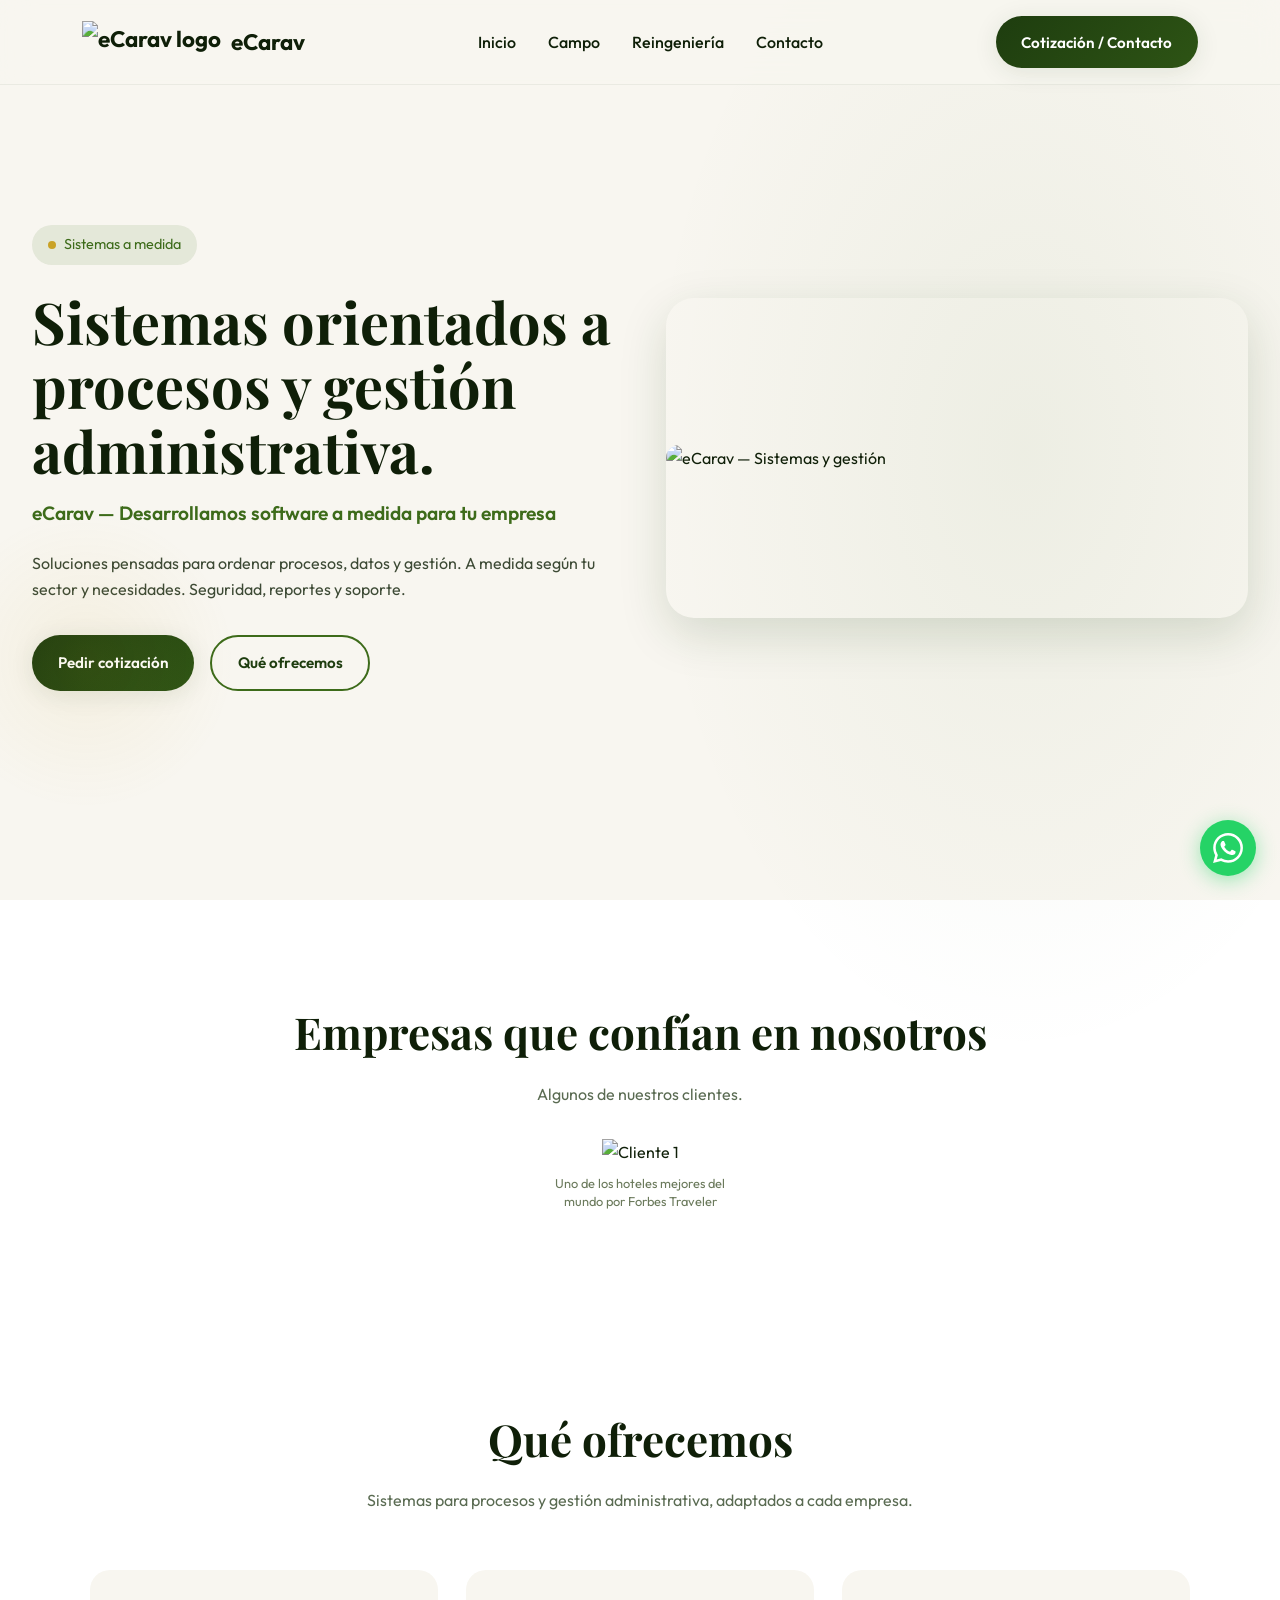
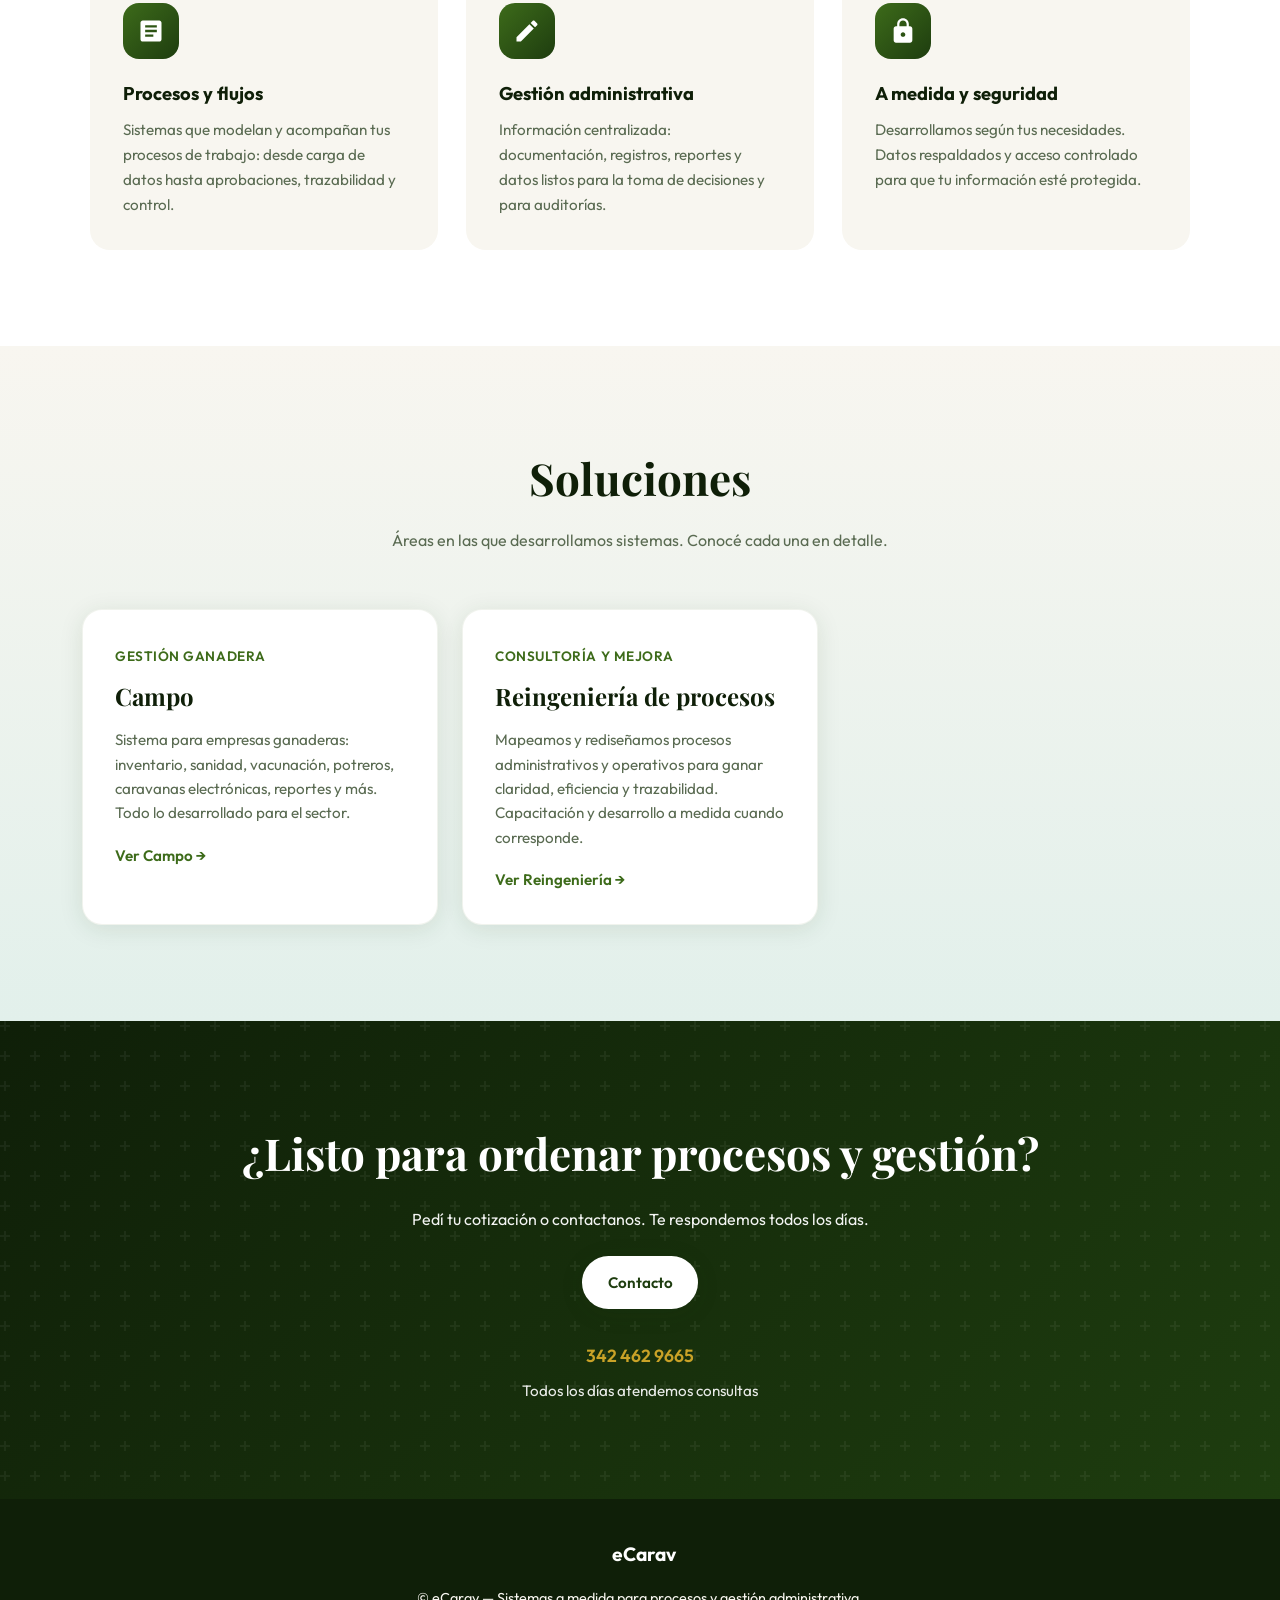
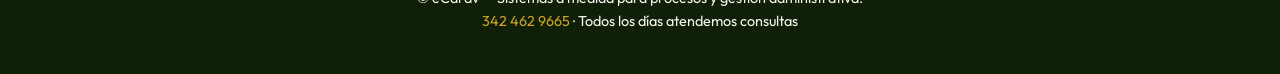
==== index.html @ c9421329 "Add files via upload" ====
<!DOCTYPE html>
<html lang="es">
<head>
  <meta charset="UTF-8">
  <meta name="viewport" content="width=device-width, initial-scale=1.0">
  <meta http-equiv="Cache-Control" content="no-cache, no-store, must-revalidate">
  <meta http-equiv="Pragma" content="no-cache">
  <meta http-equiv="Expires" content="0">
  <title>eCarav | Sistemas a medida para procesos y gestión administrativa</title>
  <link rel="icon" type="image/png" href="assets/ecarav-logo.png?v=1">
  <link rel="preconnect" href="https://fonts.googleapis.com">
  <link rel="preconnect" href="https://fonts.gstatic.com" crossorigin>
  <link href="https://fonts.googleapis.com/css2?family=Outfit:wght@300;400;500;600;700;800&family=Playfair+Display:wght@600;700&display=swap" rel="stylesheet">
  <style>
    :root {
      --color-earth: #1e3d0f;
      --color-pasture: #3d6b1a;
      --color-gold: #c9a227;
      --color-cream: #f8f6f0;
      --color-bark: #0f1f08;
      --color-sky: #e2f0eb;
      --color-mint: #b8d4a8;
      --shadow-soft: 0 4px 24px rgba(30, 61, 15, 0.1);
      --shadow-lift: 0 16px 48px rgba(30, 61, 15, 0.15);
      --radius: 20px;
      --radius-lg: 28px;
      --transition: 0.4s cubic-bezier(0.4, 0, 0.2, 1);
      --ease-out: cubic-bezier(0.34, 1.56, 0.64, 1);
      --spacing-section: 6rem;
      --spacing-container: 2rem;
      --spacing-image: 1.25rem;
    }
    *, *::before, *::after { box-sizing: border-box; margin: 0; padding: 0; }
    html { scroll-behavior: smooth; }
    body {
      font-family: 'Outfit', sans-serif;
      background: var(--color-cream);
      color: var(--color-bark);
      line-height: 1.65;
      overflow-x: hidden;
    }
    .solution-card { -webkit-tap-highlight-color: transparent; }
    img { max-width: 100%; height: auto; }
    .container { max-width: 1180px; margin: 0 auto; padding: 0 var(--spacing-container); }
    /* ----- Animaciones globales ----- */
    @keyframes fadeUp {
      from { opacity: 0; transform: translateY(32px); }
      to { opacity: 1; transform: translateY(0); }
    }
    @keyframes float {
      0%, 100% { transform: translateY(0); }
      50% { transform: translateY(-10px); }
    }
    @keyframes pulse-soft {
      0%, 100% { opacity: 1; transform: scale(1); }
      50% { opacity: 0.9; transform: scale(1.02); }
    }
    @keyframes gradient-shift {
      0% { background-position: 0% 50%; }
      50% { background-position: 100% 50%; }
      100% { background-position: 0% 50%; }
    }
    @keyframes shimmer {
      0% { background-position: -200% 0; }
      100% { background-position: 200% 0; }
    }
    @keyframes dot-pulse {
      0%, 100% { opacity: 0.4; transform: scale(1); }
      50% { opacity: 1; transform: scale(1.2); }
    }
    /* ----- Header ----- */
    header {
      position: fixed;
      top: 0;
      left: 0;
      right: 0;
      z-index: 100;
      padding: 1rem 0;
      background: rgba(248, 246, 240, 0.88);
      backdrop-filter: blur(16px);
      border-bottom: 1px solid rgba(30, 61, 15, 0.06);
      transition: var(--transition);
    }
    header.scrolled { padding: 0.6rem 0; box-shadow: var(--shadow-soft); }
    .header-inner {
      display: flex;
      align-items: center;
      justify-content: space-between;
    }
    .logo-link {
      display: flex;
      align-items: center;
      gap: 0.65rem;
      text-decoration: none;
      color: var(--color-bark);
      font-weight: 700;
      font-size: 1.4rem;
      transition: var(--transition);
    }
    .logo-link:hover { color: var(--color-pasture); }
    .logo-link img {
      height: 42px;
      width: auto;
      display: block;
    }
    nav ul { display: flex; gap: 2rem; list-style: none; flex-wrap: wrap; }
    .btn-text-mobile { display: none; }
    nav a {
      text-decoration: none;
      color: var(--color-bark);
      font-weight: 500;
      transition: var(--transition);
    }
    nav a:hover { color: var(--color-pasture); }
    .btn {
      display: inline-flex;
      align-items: center;
      justify-content: center;
      gap: 0.5rem;
      padding: 0.85rem 1.6rem;
      border-radius: 999px;
      font-weight: 600;
      text-decoration: none;
      transition: var(--transition);
      border: none;
      cursor: pointer;
      font-family: inherit;
      font-size: 0.95rem;
    }
    .btn-primary {
      background: linear-gradient(135deg, var(--color-earth) 0%, var(--color-pasture) 100%);
      background-size: 200% 200%;
      color: white;
      box-shadow: var(--shadow-soft);
    }
    .btn-primary:hover {
      transform: translateY(-3px);
      box-shadow: var(--shadow-lift);
      animation: gradient-shift 3s ease infinite;
    }
    .btn-outline {
      background: transparent;
      color: var(--color-earth);
      border: 2px solid var(--color-pasture);
    }
    .btn-outline:hover {
      background: var(--color-pasture);
      color: white;
    }
    /* ----- Hero ----- */
    .hero {
      min-height: 100vh;
      display: grid;
      grid-template-columns: 1fr 1fr;
      align-items: center;
      gap: clamp(2rem, 4vw, 4rem);
      padding: 6rem var(--spacing-container) 5rem;
      position: relative;
    }
    .hero::before {
      content: '';
      position: absolute;
      top: -30%;
      right: -15%;
      width: 70%;
      height: 160%;
      background: radial-gradient(ellipse, rgba(61, 107, 26, 0.06) 0%, transparent 60%);
      pointer-events: none;
    }
    .hero::after {
      content: '';
      position: absolute;
      bottom: 10%;
      left: -5%;
      width: 300px;
      height: 300px;
      background: radial-gradient(circle, rgba(201, 162, 39, 0.08) 0%, transparent 70%);
      pointer-events: none;
    }
    .hero-content h1 {
      font-family: 'Playfair Display', serif;
      font-size: clamp(2.4rem, 5vw, 3.6rem);
      line-height: 1.12;
      color: var(--color-bark);
      margin-bottom: 1rem;
      opacity: 0;
      animation: fadeUp 0.9s var(--ease-out) forwards;
    }
    .hero-content .tagline {
      font-size: 1.2rem;
      color: var(--color-pasture);
      font-weight: 600;
      margin-bottom: 1.25rem;
      opacity: 0;
      animation: fadeUp 0.9s 0.12s var(--ease-out) forwards;
    }
    .hero-content p {
      margin-bottom: 2rem;
      color: #3d4a35;
      opacity: 0;
      animation: fadeUp 0.9s 0.24s var(--ease-out) forwards;
    }
    .hero-actions {
      display: flex;
      gap: 1rem;
      flex-wrap: wrap;
      opacity: 0;
      animation: fadeUp 0.9s 0.4s var(--ease-out) forwards;
    }
    .hero-image-wrap {
      position: relative;
      border-radius: var(--radius-lg);
      overflow: visible;
      box-shadow: var(--shadow-lift);
      padding: 0;
      background: transparent;
      opacity: 0;
      animation: fadeUp 0.9s 0.2s var(--ease-out) forwards;
      display: flex;
      align-items: center;
      justify-content: center;
      min-height: 320px;
    }
    .hero-image-wrap img {
      width: 100%;
      height: auto;
      max-height: 420px;
      object-fit: contain;
      object-position: center;
      display: block;
      border-radius: var(--radius-lg);
    }
    .gif-zone {
      width: 100%;
      height: 100%;
      min-height: 280px;
      display: flex;
      align-items: center;
      justify-content: center;
      background: #d8e8d0;
      position: relative;
    }
    .gif-zone img {
      width: 100%;
      height: auto;
      max-height: 100%;
      object-fit: contain;
    }
    .img-placeholder {
      width: 100%;
      height: 100%;
      min-height: 200px;
      display: flex;
      align-items: center;
      justify-content: center;
      color: var(--color-pasture);
      font-size: 0.9rem;
      font-weight: 500;
      border: 2px dashed rgba(61, 107, 26, 0.3);
    }
    /* ----- Badge dinámico ----- */
    .badge-dynamic {
      display: inline-flex;
      align-items: center;
      gap: 0.5rem;
      padding: 0.5rem 1rem;
      background: rgba(61, 107, 26, 0.1);
      border-radius: 999px;
      font-size: 0.9rem;
      color: var(--color-pasture);
      margin-bottom: 1.5rem;
      opacity: 0;
      animation: fadeUp 0.9s 0.05s var(--ease-out) forwards;
    }
    .badge-dynamic .dot {
      width: 8px;
      height: 8px;
      border-radius: 50%;
      background: var(--color-gold);
      animation: dot-pulse 1.5s ease-in-out infinite;
    }
    /* ----- Features ----- */
    .features {
      padding: var(--spacing-section) 0;
      background: white;
      position: relative;
    }
    .features .container { padding-left: var(--spacing-container); padding-right: var(--spacing-container); }
    .section-title {
      text-align: center;
      margin-bottom: 3.5rem;
      padding: 0 1rem;
    }
    .section-title h2 {
      font-family: 'Playfair Display', serif;
      font-size: clamp(2rem, 4vw, 2.75rem);
      color: var(--color-bark);
      margin-bottom: 0.75rem;
    }
    .section-title p { color: #5a6b52; max-width: 560px; margin: 0 auto; }
    .features-grid {
      display: grid;
      grid-template-columns: repeat(auto-fit, minmax(280px, 1fr));
      gap: 1.75rem;
      margin: 0 auto;
      max-width: 1100px;
    }
    .feature-card {
      background: var(--color-cream);
      border-radius: var(--radius);
      padding: 2rem;
      transition: var(--transition);
      border: 1px solid transparent;
      position: relative;
      overflow: hidden;
    }
    .feature-card::before {
      content: '';
      position: absolute;
      top: 0;
      left: 0;
      right: 0;
      height: 4px;
      background: linear-gradient(90deg, var(--color-pasture), var(--color-gold));
      transform: scaleX(0);
      transform-origin: left;
      transition: var(--transition);
    }
    .feature-card:hover {
      transform: translateY(-8px);
      box-shadow: var(--shadow-lift);
      border-color: rgba(61, 107, 26, 0.15);
    }
    .feature-card:hover::before { transform: scaleX(1); }
    .feature-card .icon-wrap {
      width: 56px;
      height: 56px;
      border-radius: 16px;
      background: linear-gradient(135deg, var(--color-pasture), var(--color-earth));
      display: flex;
      align-items: center;
      justify-content: center;
      color: white;
      margin-bottom: 1.25rem;
      transition: var(--transition);
    }
    .feature-card .icon-wrap svg {
      width: 28px;
      height: 28px;
      fill: currentColor;
    }
    .feature-card:hover .icon-wrap { animation: pulse-soft 1.5s ease infinite; }
    .feature-card h3 { margin-bottom: 0.5rem; color: var(--color-bark); font-size: 1.15rem; }
    .feature-card p { color: #5a6b52; font-size: 0.95rem; }
    /* ----- Módulos del sistema ----- */
    .modules-section {
      padding: var(--spacing-section) 0;
      background: linear-gradient(180deg, var(--color-cream) 0%, var(--color-sky) 100%);
    }
    .modules-section .container { padding-left: var(--spacing-container); padding-right: var(--spacing-container); }
    .modules-intro {
      max-width: 640px;
      margin: 0 auto 2.5rem;
      text-align: center;
    }
    .modules-intro p { color: #5a6b52; margin-top: 0.75rem; }
    .modules-grid {
      display: grid;
      grid-template-columns: repeat(auto-fill, minmax(320px, 1fr));
      gap: 1.5rem;
    }
    .module-card {
      background: white;
      border-radius: var(--radius);
      padding: 1.75rem;
      box-shadow: var(--shadow-soft);
      transition: var(--transition);
      border: 1px solid rgba(61, 107, 26, 0.08);
    }
    .module-card:hover {
      box-shadow: var(--shadow-lift);
      border-color: rgba(61, 107, 26, 0.15);
    }
    .module-card h4 {
      font-size: 1.1rem;
      color: var(--color-bark);
      margin-bottom: 0.5rem;
      font-weight: 600;
    }
    .module-card p {
      font-size: 0.9rem;
      color: #5a6b52;
      line-height: 1.6;
      margin: 0;
    }
    .solutions-grid {
      display: grid;
      grid-template-columns: repeat(auto-fill, minmax(320px, 1fr));
      gap: 1.5rem;
      margin-top: 2rem;
    }
    .solution-card {
      display: block;
      background: white;
      border-radius: var(--radius);
      padding: 2rem;
      box-shadow: var(--shadow-soft);
      transition: var(--transition);
      border: 1px solid rgba(61, 107, 26, 0.08);
      text-decoration: none;
      color: inherit;
    }
    .solution-card:hover {
      box-shadow: var(--shadow-lift);
      border-color: var(--color-pasture);
      transform: translateY(-4px);
    }
    .solution-label {
      font-size: 0.85rem;
      font-weight: 600;
      color: var(--color-pasture);
      text-transform: uppercase;
      letter-spacing: 0.04em;
    }
    .solution-card h3 {
      font-family: 'Playfair Display', serif;
      font-size: 1.5rem;
      color: var(--color-bark);
      margin: 0.5rem 0 0.75rem;
    }
    .solution-card p {
      font-size: 0.95rem;
      color: #5a6b52;
      line-height: 1.6;
      margin: 0 0 1rem;
    }
    .solution-cta {
      font-size: 0.95rem;
      font-weight: 600;
      color: var(--color-pasture);
    }
    .solution-card:hover .solution-cta { text-decoration: underline; }
    /* ----- Pasarela logos clientes ----- */
    .logos-section {
      padding: var(--spacing-section) 0;
      background: white;
    }
    .logos-section .container { padding-left: var(--spacing-container); padding-right: var(--spacing-container); }
    .logos-section .section-title { margin-bottom: 2rem; }
    .logos-pasarela {
      display: flex;
      flex-wrap: wrap;
      align-items: flex-start;
      justify-content: center;
      gap: clamp(2rem, 4vw, 3.5rem);
      margin-top: 1rem;
    }
    .logo-card {
      display: flex;
      flex-direction: column;
      align-items: center;
      gap: 0.6rem;
      flex-shrink: 0;
    }
    .logos-pasarela .logo-item {
      display: flex;
      align-items: center;
      justify-content: center;
    }
    .logos-pasarela .logo-item img {
      display: block;
      height: auto;
      max-height: min(260px, 72vw);
      max-width: min(100%, 92vw);
      width: auto;
      object-fit: contain;
    }
    .logo-detail {
      margin: 0;
      font-size: 0.8rem;
      line-height: 1.4;
      color: #6b7a5c;
      text-align: center;
      max-width: 200px;
    }
    /* ----- Bloque destacado con imagen / GIF ----- */
    .highlight-block {
      padding: var(--spacing-section) 0;
      background: white;
    }
    .highlight-block .container { padding-left: var(--spacing-container); padding-right: var(--spacing-container); }
    .highlight-split {
      display: grid;
      grid-template-columns: 1fr 1fr;
      gap: clamp(2.5rem, 4vw, 4rem);
      align-items: center;
      margin-bottom: 4.5rem;
    }
    .highlight-split:last-child { margin-bottom: 0; }
    .highlight-split.reverse { direction: rtl; }
    .highlight-split.reverse > * { direction: ltr; }
    .highlight-media {
      border-radius: var(--radius-lg);
      overflow: visible;
      box-shadow: var(--shadow-lift);
      padding: var(--spacing-image);
      background: linear-gradient(145deg, #e8f4e8, #c9e0c9);
      display: flex;
      align-items: center;
      justify-content: center;
      min-height: 280px;
    }
    .highlight-media img {
      width: 100%;
      height: auto;
      max-height: 320px;
      object-fit: contain;
      object-position: center;
      display: block;
      border-radius: calc(var(--radius) - 4px);
    }
    .highlight-media .gif-zone { min-height: 260px; }
    .highlight-media .gif-zone img { object-fit: contain; max-height: 300px; }
    .highlight-content { padding: 0 1.5rem 0 0; }
    .highlight-split.reverse .highlight-content { padding: 0 0 0 1.5rem; }
    .highlight-content h3 {
      font-family: 'Playfair Display', serif;
      font-size: 1.85rem;
      margin-bottom: 1.25rem;
      color: var(--color-bark);
    }
    .highlight-content ul { list-style: none; }
    .highlight-content li {
      padding: 0.65rem 0;
      padding-left: 1.75rem;
      position: relative;
      color: #4a5d3d;
    }
    .highlight-content li::before {
      content: '';
      position: absolute;
      left: 0;
      top: 1rem;
      width: 8px;
      height: 8px;
      border-radius: 50%;
      background: var(--color-gold);
    }
    /* ----- CTA + Contacto ----- */
    .cta {
      padding: var(--spacing-section) 0;
      background: linear-gradient(135deg, var(--color-bark) 0%, var(--color-earth) 50%, var(--color-pasture) 100%);
      background-size: 200% 200%;
      animation: gradient-shift 8s ease infinite;
      color: white;
      text-align: center;
      position: relative;
      overflow: hidden;
    }
    .cta::before {
      content: '';
      position: absolute;
      inset: 0;
      background: url("data:image/svg+xml,%3Csvg width='60' height='60' viewBox='0 0 60 60' xmlns='http://www.w3.org/2000/svg'%3E%3Cg fill='none' fill-rule='evenodd'%3E%3Cg fill='%23ffffff' fill-opacity='0.05'%3E%3Cpath d='M36 34v-4h-2v4h-4v2h4v4h2v-4h4v-2h-4zm0-30V0h-2v4h-4v2h4v4h2V6h4V4h-4zM6 34v-4H4v4H0v2h4v4h2v-4h4v-2H6zM6 4V0H4v4H0v2h4v4h2V6h4V4H6z'/%3E%3C/g%3E%3C/g%3E%3C/svg%3E");
    }
    .cta .container { position: relative; z-index: 1; }
    .cta h2 {
      font-family: 'Playfair Display', serif;
      font-size: clamp(2rem, 4vw, 2.75rem);
      margin-bottom: 1rem;
    }
    .cta p { margin-bottom: 1.5rem; opacity: 0.95; max-width: 520px; margin-left: auto; margin-right: auto; }
    .cta-actions { display: flex; gap: 1rem; justify-content: center; flex-wrap: wrap; margin-bottom: 2rem; }
    .contact-info {
      display: flex;
      flex-direction: column;
      align-items: center;
      gap: 0.5rem;
      font-size: 1.1rem;
    }
    .contact-info a {
      color: var(--color-gold);
      text-decoration: none;
      font-weight: 600;
      transition: var(--transition);
    }
    .contact-info a:hover { text-decoration: underline; }
    .contact-info .hours { font-size: 0.95rem; opacity: 0.9; }
    .cta .btn-primary {
      background: white;
      color: var(--color-earth);
    }
    .cta .btn-primary:hover { background: var(--color-cream); color: var(--color-bark); }
    /* ----- Footer ----- */
    footer {
      padding: 2.5rem var(--spacing-container);
      background: var(--color-bark);
      color: var(--color-cream);
      text-align: center;
      font-size: 0.9rem;
    }
    footer a { color: var(--color-gold); text-decoration: none; }
    footer .logo-footer {
      display: inline-flex;
      align-items: center;
      gap: 0.5rem;
      margin-bottom: 1rem;
      color: white;
      font-weight: 700;
      font-size: 1.2rem;
    }
    footer .logo-footer img { height: 32px; width: auto; }
    /* ----- Reveal al scroll ----- */
    .reveal {
      opacity: 0;
      transform: translateY(32px);
      transition: opacity 0.65s var(--ease-out), transform 0.65s var(--ease-out);
    }
    .reveal.visible {
      opacity: 1;
      transform: translateY(0);
    }
    /* ----- Responsive: tablet ----- */
    @media (max-width: 900px) {
      .header-inner { flex-wrap: wrap; }
      nav ul { gap: 1rem; flex-wrap: wrap; }
      .hero { grid-template-columns: 1fr; padding-top: 5rem; text-align: center; padding-left: var(--spacing-container); padding-right: var(--spacing-container); }
      .hero-actions { justify-content: center; }
      .hero-image-wrap { max-width: 540px; margin: 0 auto; }
      .hero-image-wrap img { max-height: 320px; }
      .features-grid { grid-template-columns: 1fr; }
      .modules-grid { grid-template-columns: 1fr; }
      .highlight-split, .highlight-split.reverse {
        grid-template-columns: 1fr;
        direction: ltr;
        gap: 2rem;
      }
      .highlight-content { padding: 0 !important; }
      .highlight-media { padding: 1.25rem; }
      .highlight-media img { max-height: 280px; }
    }
    /* ----- Responsive: móvil ----- */
    @media (max-width: 600px) {
      :root { --spacing-container: 1rem; --spacing-section: 3.5rem; }
      .container { padding-left: 1rem; padding-right: 1rem; }
      header .container { padding-left: 1rem; padding-right: 1rem; }
      .header-inner { flex-wrap: wrap; gap: 0.75rem; }
      .logo-link { font-size: 1.2rem; }
      .logo-link img { height: 36px; }
      nav.nav-desktop { display: none; }
      .btn { padding: 0.75rem 1.25rem; font-size: 0.9rem; min-height: 44px; -webkit-tap-highlight-color: transparent; }
      header .btn-contact { padding: 0.7rem 1.25rem; }
      .btn-text-desktop { display: none; }
      .btn-text-mobile { display: inline; }
      .hero {
        min-height: auto;
        padding: 5rem 1rem 3rem;
        gap: 2rem;
      }
      .hero-content h1 { font-size: 1.75rem; line-height: 1.2; margin-bottom: 0.75rem; }
      .hero-content .tagline { font-size: 1rem; margin-bottom: 1rem; }
      .hero-content p { font-size: 0.95rem; margin-bottom: 1.5rem; }
      .hero-actions {
        flex-direction: column;
        width: 100%;
        gap: 0.75rem;
      }
      .hero-actions .btn { width: 100%; justify-content: center; }
      .hero-image-wrap { min-height: 240px; }
      .hero-image-wrap img { max-height: 260px; }
      .features { padding: 3.5rem 0; }
      .features .container { padding-left: 1rem; padding-right: 1rem; }
      .section-title { margin-bottom: 2rem; padding: 0; }
      .section-title h2 { font-size: 1.6rem; }
      .section-title p { font-size: 0.9rem; }
      .feature-card { padding: 1.5rem; }
      .feature-card .icon-wrap { width: 48px; height: 48px; }
      .feature-card .icon-wrap svg { width: 24px; height: 24px; }
      .feature-card h3 { font-size: 1.05rem; }
      .feature-card p { font-size: 0.9rem; }
      .modules-section { padding: 3.5rem 0; }
      .modules-section .container { padding-left: 1rem; padding-right: 1rem; }
      .modules-grid { grid-template-columns: 1fr; }
      .module-card { padding: 1.5rem; }
      .solutions-grid { grid-template-columns: 1fr; }
      .solution-card { padding: 1.5rem; }
      .logos-section { padding: 3.5rem 0; }
      .logos-pasarela { gap: 1.5rem; }
      .highlight-block { padding: 3.5rem 0; }
      .highlight-block .container { padding-left: 1rem; padding-right: 1rem; }
      .highlight-split, .highlight-split.reverse { margin-bottom: 3rem; gap: 1.5rem; }
      .highlight-media { padding: 1rem; min-height: 220px; }
      .highlight-media img { max-height: 220px; }
      .highlight-content h3 { font-size: 1.4rem; }
      .highlight-content li { font-size: 0.9rem; padding: 0.5rem 0 0.5rem 1.5rem; }
      .cta { padding: 3.5rem 1rem; }
      .cta h2 { font-size: 1.5rem; margin-bottom: 0.75rem; }
      .cta p { font-size: 0.95rem; margin-bottom: 1.5rem; }
      .cta-actions { flex-direction: column; margin-bottom: 1.5rem; }
      .cta-actions .btn { width: 100%; max-width: 280px; min-height: 48px; }
      .contact-info { font-size: 1rem; }
      .contact-info a { font-size: 1.1rem; }
      footer { padding: 2rem 1rem; font-size: 0.85rem; }
      footer .logo-footer { font-size: 1.1rem; }
      footer .logo-footer img { height: 28px; }
    }
    /* ----- WhatsApp flotante ----- */
    .wa-float {
      position: fixed;
      bottom: 1.5rem;
      right: 1.5rem;
      z-index: 999;
      width: 56px;
      height: 56px;
      border-radius: 50%;
      background: #25D366;
      color: white;
      display: flex;
      align-items: center;
      justify-content: center;
      box-shadow: 0 4px 20px rgba(37, 211, 102, 0.45);
      transition: transform 0.3s ease, box-shadow 0.3s ease;
      -webkit-tap-highlight-color: transparent;
      text-decoration: none;
      animation: wa-float 2.5s ease-in-out infinite;
    }
    .wa-float:hover {
      transform: scale(1.08);
      box-shadow: 0 6px 28px rgba(37, 211, 102, 0.55);
    }
    .wa-float svg {
      width: 30px;
      height: 30px;
      fill: currentColor;
    }
    @keyframes wa-float {
      0%, 100% { transform: translateY(0); }
      50% { transform: translateY(-6px); }
    }
    /* ----- Responsive: móvil muy pequeño ----- */
    @media (max-width: 380px) {
      .hero-content h1 { font-size: 1.5rem; }
      .logo-link span { font-size: 1.1rem; }
      .section-title h2 { font-size: 1.45rem; }
      .cta h2 { font-size: 1.35rem; }
      .solution-card h3 { font-size: 1.35rem; }
    }
    @media (max-width: 600px) {
      .wa-float { bottom: 1.25rem; right: 1.25rem; width: 52px; height: 52px; }
      .wa-float svg { width: 28px; height: 28px; }
    }
  </style>
</head>
<body>
  <header id="header">
    <div class="container header-inner">
      <a href="index.html" class="logo-link">
        <img src="assets/ecarav-logo.png?v=1" alt="eCarav logo">
        <span>eCarav</span>
      </a>
      <nav class="nav-desktop">
        <ul>
          <li><a href="index.html">Inicio</a></li>
          <li><a href="campo.html">Campo</a></li>
          <li><a href="reingenieria.html">Reingeniería</a></li>
          <li><a href="contacto.html">Contacto</a></li>
        </ul>
      </nav>
      <a href="contacto.html" class="btn btn-primary btn-contact"><span class="btn-text-desktop">Cotización / Contacto</span><span class="btn-text-mobile">Contacto</span></a>
    </div>
  </header>

  <main>
    <section class="hero">
      <div class="container" style="display: contents;">
        <div class="hero-content">
          <div class="badge-dynamic">
            <span class="dot"></span>
            Sistemas a medida
          </div>
          <h1>Sistemas orientados a procesos y gestión administrativa.</h1>
          <p class="tagline">eCarav — Desarrollamos software a medida para tu empresa</p>
          <p>Soluciones pensadas para ordenar procesos, datos y gestión. A medida según tu sector y necesidades. Seguridad, reportes y soporte.</p>
          <div class="hero-actions">
            <a href="contacto.html" class="btn btn-primary">Pedir cotización</a>
            <a href="#que-ofrecemos" class="btn btn-outline">Qué ofrecemos</a>
          </div>
        </div>
        <div class="hero-image-wrap">
          <img src="assets/ecarav-index-hero.png?v=1" alt="eCarav — Sistemas y gestión">
        </div>
      </div>
    </section>

    <!-- ecarav-index-logos-v1: si ves esto en "Ver código fuente" en el celular, el HTML es el actual -->
    <section class="logos-section" id="clientes">
      <div class="container">
        <div class="section-title reveal">
          <h2>Empresas que confían en nosotros</h2>
          <p>Algunos de nuestros clientes.</p>
        </div>
        <div class="logos-pasarela reveal">
          <div class="logo-card">
            <div class="logo-item">
              <img src="assets/logo1.png?v=1" alt="Cliente 1">
            </div>
            <p class="logo-detail">Uno de los hoteles mejores del mundo por Forbes Traveler</p>
          </div>
        </div>
      </div>
    </section>

    <section class="features" id="que-ofrecemos">
      <div class="container">
        <div class="section-title reveal">
          <h2>Qué ofrecemos</h2>
          <p>Sistemas para procesos y gestión administrativa, adaptados a cada empresa.</p>
        </div>
        <div class="features-grid">
          <article class="feature-card reveal">
            <div class="icon-wrap"><svg viewBox="0 0 24 24" xmlns="http://www.w3.org/2000/svg"><path d="M19 3H5c-1.1 0-2 .9-2 2v14c0 1.1.9 2 2 2h14c1.1 0 2-.9 2-2V5c0-1.1-.9-2-2-2zm-5 14H7v-2h7v2zm3-4H7v-2h10v2zm0-4H7V7h10v2z"/></svg></div>
            <h3>Procesos y flujos</h3>
            <p>Sistemas que modelan y acompañan tus procesos de trabajo: desde carga de datos hasta aprobaciones, trazabilidad y control.</p>
          </article>
          <article class="feature-card reveal">
            <div class="icon-wrap"><svg viewBox="0 0 24 24" xmlns="http://www.w3.org/2000/svg"><path d="M3 17.25V21h3.75L17.81 9.94l-3.75-3.75L3 17.25zM20.71 7.04c.39-.39.39-1.02 0-1.41l-2.34-2.34c-.39-.39-1.02-.39-1.41 0l-1.83 1.83 3.75 3.75 1.83-1.83z"/></svg></div>
            <h3>Gestión administrativa</h3>
            <p>Información centralizada: documentación, registros, reportes y datos listos para la toma de decisiones y para auditorías.</p>
          </article>
          <article class="feature-card reveal">
            <div class="icon-wrap"><svg viewBox="0 0 24 24" xmlns="http://www.w3.org/2000/svg"><path d="M18 8h-1V6c0-2.76-2.24-5-5-5S7 3.24 7 6v2H6c-1.1 0-2 .9-2 2v10c0 1.1.9 2 2 2h12c1.1 0 2-.9 2-2V10c0-1.1-.9-2-2-2zm-6 9c-1.1 0-2-.9-2-2s.9-2 2-2 2 .9 2 2-.9 2-2 2zm3.1-9H8.9V6c0-1.71 1.39-3.1 3.1-3.1 1.71 0 3.1 1.39 3.1 3.1v2z"/></svg></div>
            <h3>A medida y seguridad</h3>
            <p>Desarrollamos según tus necesidades. Datos respaldados y acceso controlado para que tu información esté protegida.</p>
          </article>
        </div>
      </div>
    </section>

    <section class="modules-section" id="soluciones">
      <div class="container">
        <div class="section-title reveal">
          <h2>Soluciones</h2>
          <p>Áreas en las que desarrollamos sistemas. Conocé cada una en detalle.</p>
        </div>
        <div class="solutions-grid">
          <a href="campo.html" class="solution-card reveal">
            <div class="solution-card-inner">
              <span class="solution-label">Gestión ganadera</span>
              <h3>Campo</h3>
              <p>Sistema para empresas ganaderas: inventario, sanidad, vacunación, potreros, caravanas electrónicas, reportes y más. Todo lo desarrollado para el sector.</p>
              <span class="solution-cta">Ver Campo →</span>
            </div>
          </a>
          <a href="reingenieria.html" class="solution-card reveal">
            <div class="solution-card-inner">
              <span class="solution-label">Consultoría y mejora</span>
              <h3>Reingeniería de procesos</h3>
              <p>Mapeamos y rediseñamos procesos administrativos y operativos para ganar claridad, eficiencia y trazabilidad. Capacitación y desarrollo a medida cuando corresponde.</p>
              <span class="solution-cta">Ver Reingeniería →</span>
            </div>
          </a>
        </div>
      </div>
    </section>

    <section class="cta" id="contacto">
      <div class="container">
        <h2>¿Listo para ordenar procesos y gestión?</h2>
        <p>Pedí tu cotización o contactanos. Te respondemos todos los días.</p>
        <div class="cta-actions">
          <a href="contacto.html" class="btn btn-primary">Contacto</a>
        </div>
        <div class="contact-info">
          <a href="tel:+5493424629665">342 462 9665</a>
          <span class="hours">Todos los días atendemos consultas</span>
        </div>
      </div>
    </section>
  </main>

  <footer>
    <div class="container">
      <a href="index.html" class="logo-footer">
        <img src="assets/ecarav-logo.png?v=1" alt="">
        eCarav
      </a>
      <p>© eCarav — Sistemas a medida para procesos y gestión administrativa.</p>
      <p><a href="tel:+5493424629665">342 462 9665</a> · Todos los días atendemos consultas</p>
    </div>
  </footer>

  <a href="https://wa.me/5493424629665?text=Hola%2C%20quer%C3%ADa%20hacer%20una%20consulta%20a%20eCarav%3A%20" class="wa-float" target="_blank" rel="noopener noreferrer" aria-label="Enviar consulta por WhatsApp">
    <svg viewBox="0 0 24 24" xmlns="http://www.w3.org/2000/svg"><path d="M17.472 14.382c-.297-.149-1.758-.867-2.03-.967-.273-.099-.471-.148-.67.15-.197.297-.767.966-.94 1.164-.173.199-.347.223-.644.075-.297-.15-1.255-.463-2.39-1.475-.883-.788-1.48-1.761-1.653-2.059-.173-.297-.018-.458.13-.606.134-.133.298-.347.446-.52.149-.174.198-.298.298-.497.099-.198.05-.371-.025-.52-.075-.149-.669-1.612-.916-2.207-.242-.579-.487-.5-.669-.51-.173-.008-.371-.01-.57-.01-.198 0-.52.074-.792.372-.272.297-1.04 1.016-1.04 2.479 0 1.462 1.065 2.875 1.213 3.074.149.198 2.096 3.2 5.077 4.487.709.306 1.262.489 1.694.625.712.227 1.36.195 1.871.118.571-.085 1.758-.719 2.006-1.413.248-.694.248-1.289.173-1.413-.074-.124-.272-.198-.57-.347m-5.421 7.403h-.004a9.87 9.87 0 01-5.031-1.378l-.361-.214-3.741.982.998-3.648-.235-.374a9.86 9.86 0 01-1.51-5.26c.001-5.45 4.436-9.884 9.888-9.884 2.64 0 5.122 1.03 6.988 2.898a9.825 9.825 0 012.893 6.994c-.003 5.45-4.437 9.884-9.885 9.884m8.413-18.297A11.815 11.815 0 0012.05 0C5.495 0 .16 5.335.157 11.892c0 2.096.547 4.142 1.588 5.945L.057 24l6.305-1.654a11.882 11.882 0 005.683 1.448h.005c6.554 0 11.89-5.335 11.893-11.893a11.821 11.821 0 00-3.48-8.413z"/></svg>
  </a>

  <script>
    (function() {
      var header = document.getElementById('header');
      function onScroll() {
        header.classList.toggle('scrolled', window.scrollY > 50);
      }
      window.addEventListener('scroll', onScroll, { passive: true });
      onScroll();

      var reveals = document.querySelectorAll('.reveal');
      function revealOnScroll() {
        var winHeight = window.innerHeight;
        var revealPoint = 100;
        reveals.forEach(function(el) {
          var top = el.getBoundingClientRect().top;
          if (top < winHeight - revealPoint) el.classList.add('visible');
        });
      }
      window.addEventListener('scroll', revealOnScroll);
      window.addEventListener('load', revealOnScroll);
    })();
  </script>
</body>
</html>
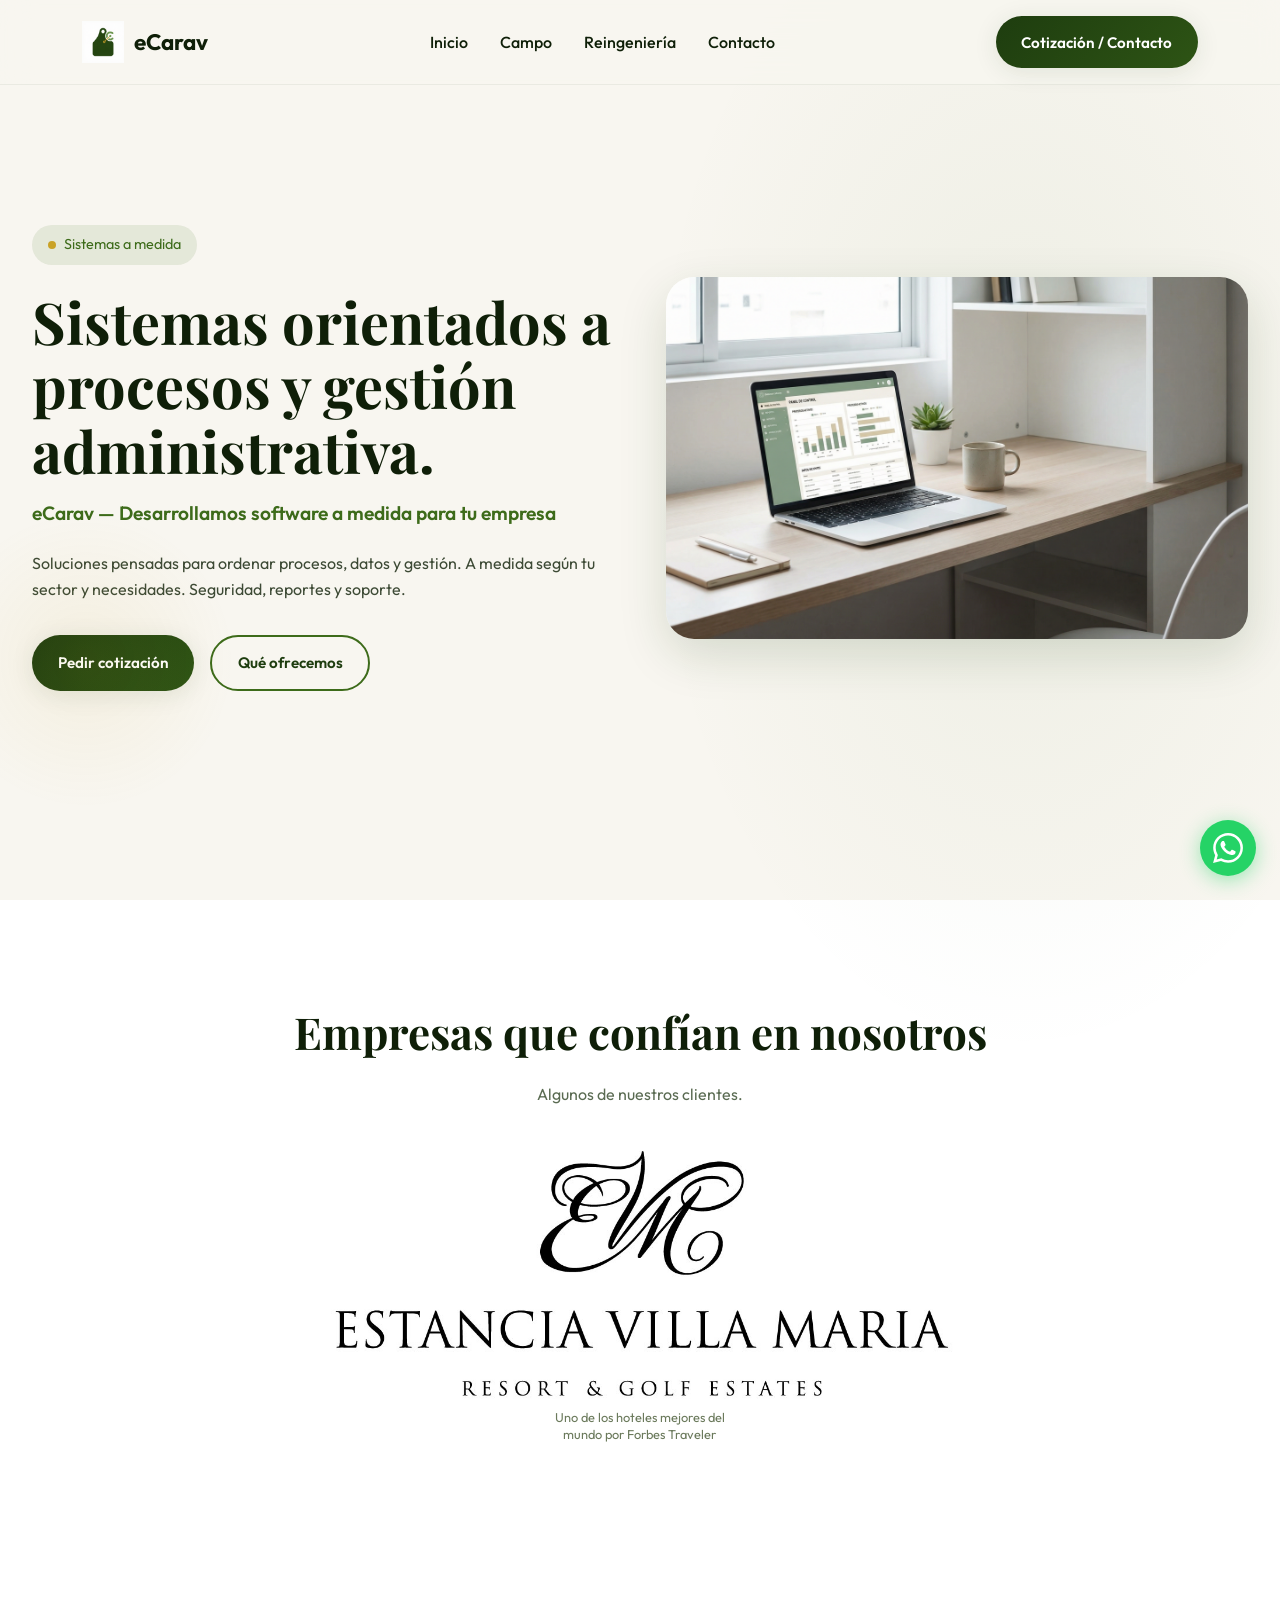
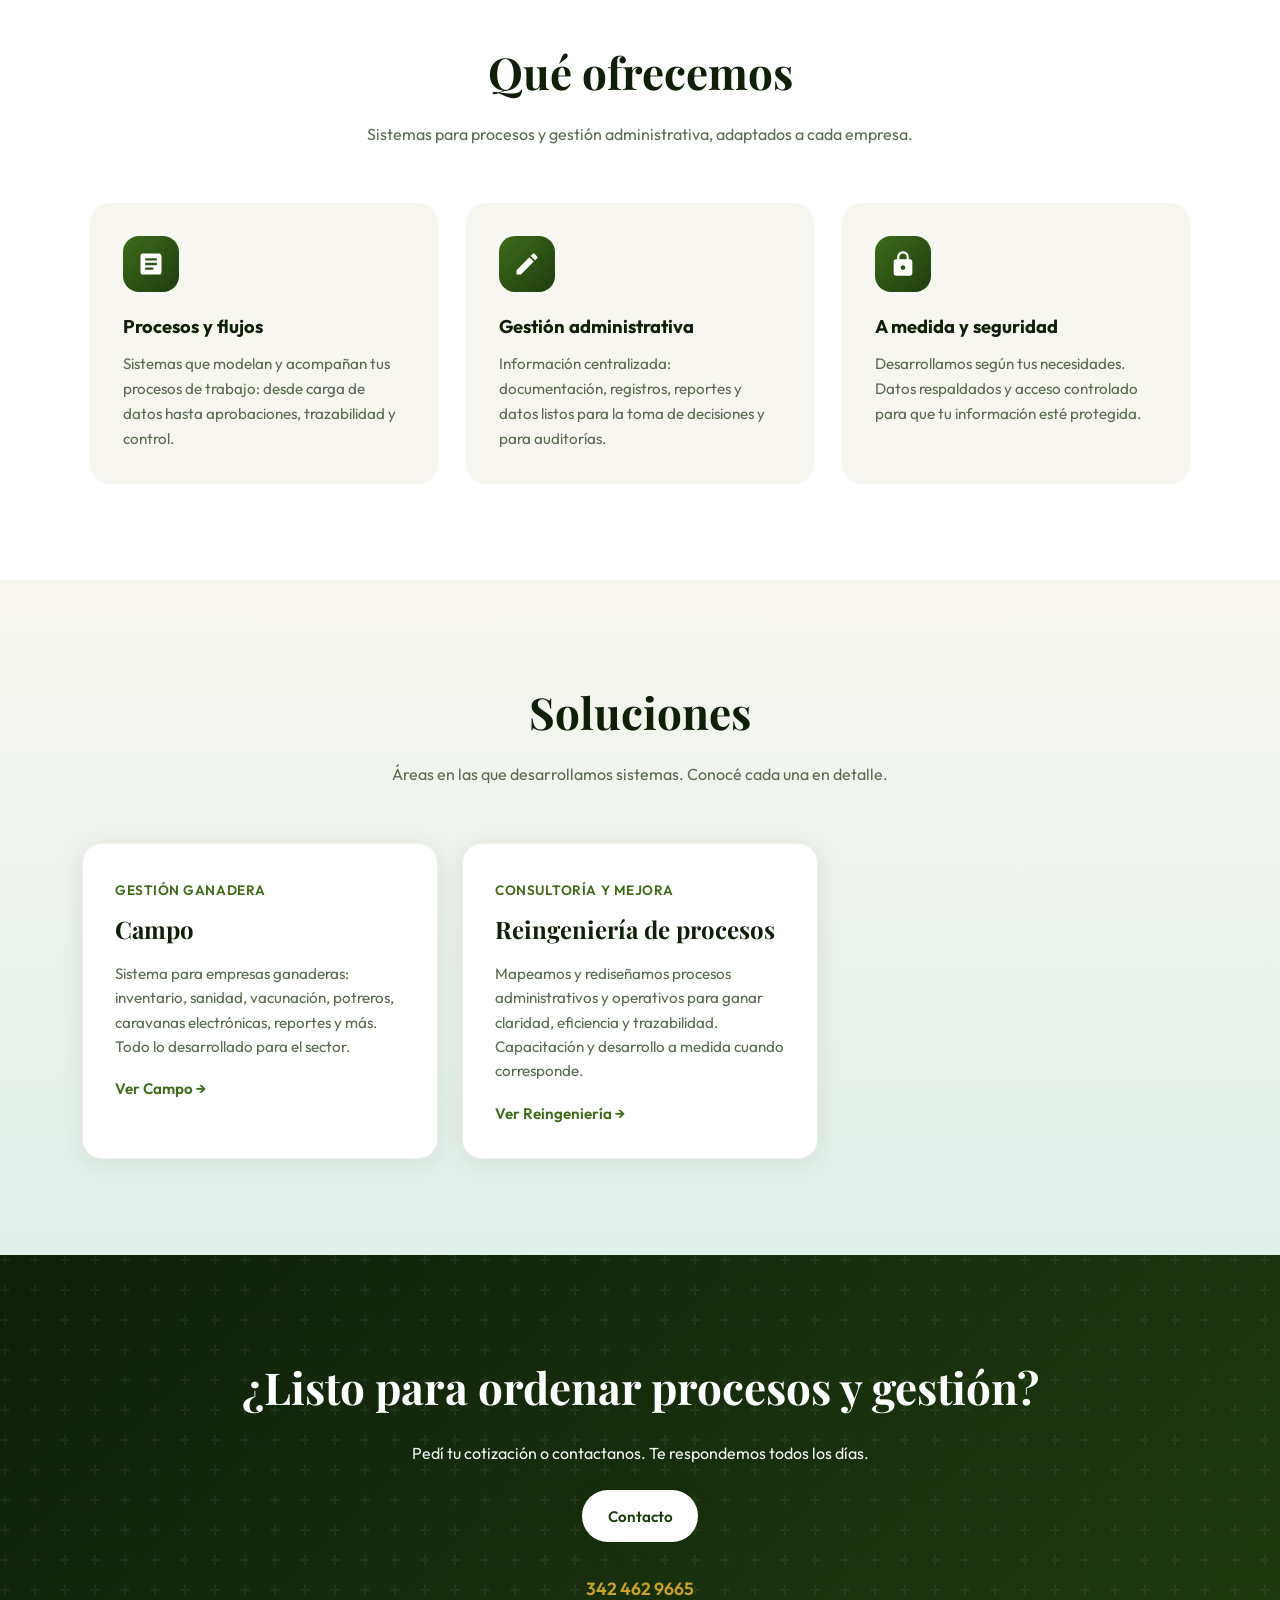
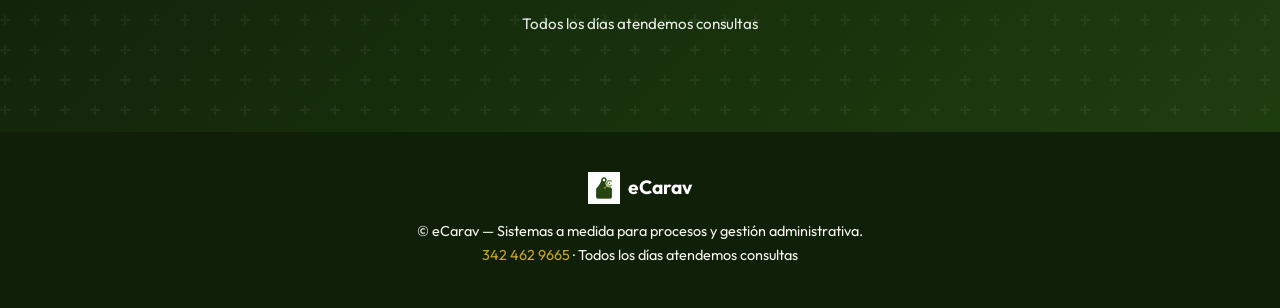
==== commit 5845cd00: "Add files via upload" ====
--- a/index.html
+++ b/index.html
@@ -7,7 +7,7 @@
   <meta http-equiv="Pragma" content="no-cache">
   <meta http-equiv="Expires" content="0">
   <title>eCarav | Sistemas a medida para procesos y gestión administrativa</title>
-  <link rel="icon" type="image/png" href="assets/ecarav-logo.png?v=1">
+  <link rel="icon" type="image/png" href="images/ecarav-logo.png?v=1">
   <link rel="preconnect" href="https://fonts.googleapis.com">
   <link rel="preconnect" href="https://fonts.gstatic.com" crossorigin>
   <link href="https://fonts.googleapis.com/css2?family=Outfit:wght@300;400;500;600;700;800&family=Playfair+Display:wght@600;700&display=swap" rel="stylesheet">
@@ -755,7 +755,7 @@
   <header id="header">
     <div class="container header-inner">
       <a href="index.html" class="logo-link">
-        <img src="assets/ecarav-logo.png?v=1" alt="eCarav logo">
+        <img src="images/ecarav-logo.png?v=1" alt="eCarav logo">
         <span>eCarav</span>
       </a>
       <nav class="nav-desktop">
@@ -787,7 +787,7 @@
           </div>
         </div>
         <div class="hero-image-wrap">
-          <img src="assets/ecarav-index-hero.png?v=1" alt="eCarav — Sistemas y gestión">
+          <img src="images/ecarav-index-hero.png?v=1" alt="eCarav — Sistemas y gestión">
         </div>
       </div>
     </section>
@@ -802,7 +802,7 @@
         <div class="logos-pasarela reveal">
           <div class="logo-card">
             <div class="logo-item">
-              <img src="assets/logo1.png?v=1" alt="Cliente 1">
+              <img src="images/logo1.png?v=1" alt="Cliente 1">
             </div>
             <p class="logo-detail">Uno de los hoteles mejores del mundo por Forbes Traveler</p>
           </div>
@@ -881,7 +881,7 @@
   <footer>
     <div class="container">
       <a href="index.html" class="logo-footer">
-        <img src="assets/ecarav-logo.png?v=1" alt="">
+        <img src="images/ecarav-logo.png?v=1" alt="">
         eCarav
       </a>
       <p>© eCarav — Sistemas a medida para procesos y gestión administrativa.</p>
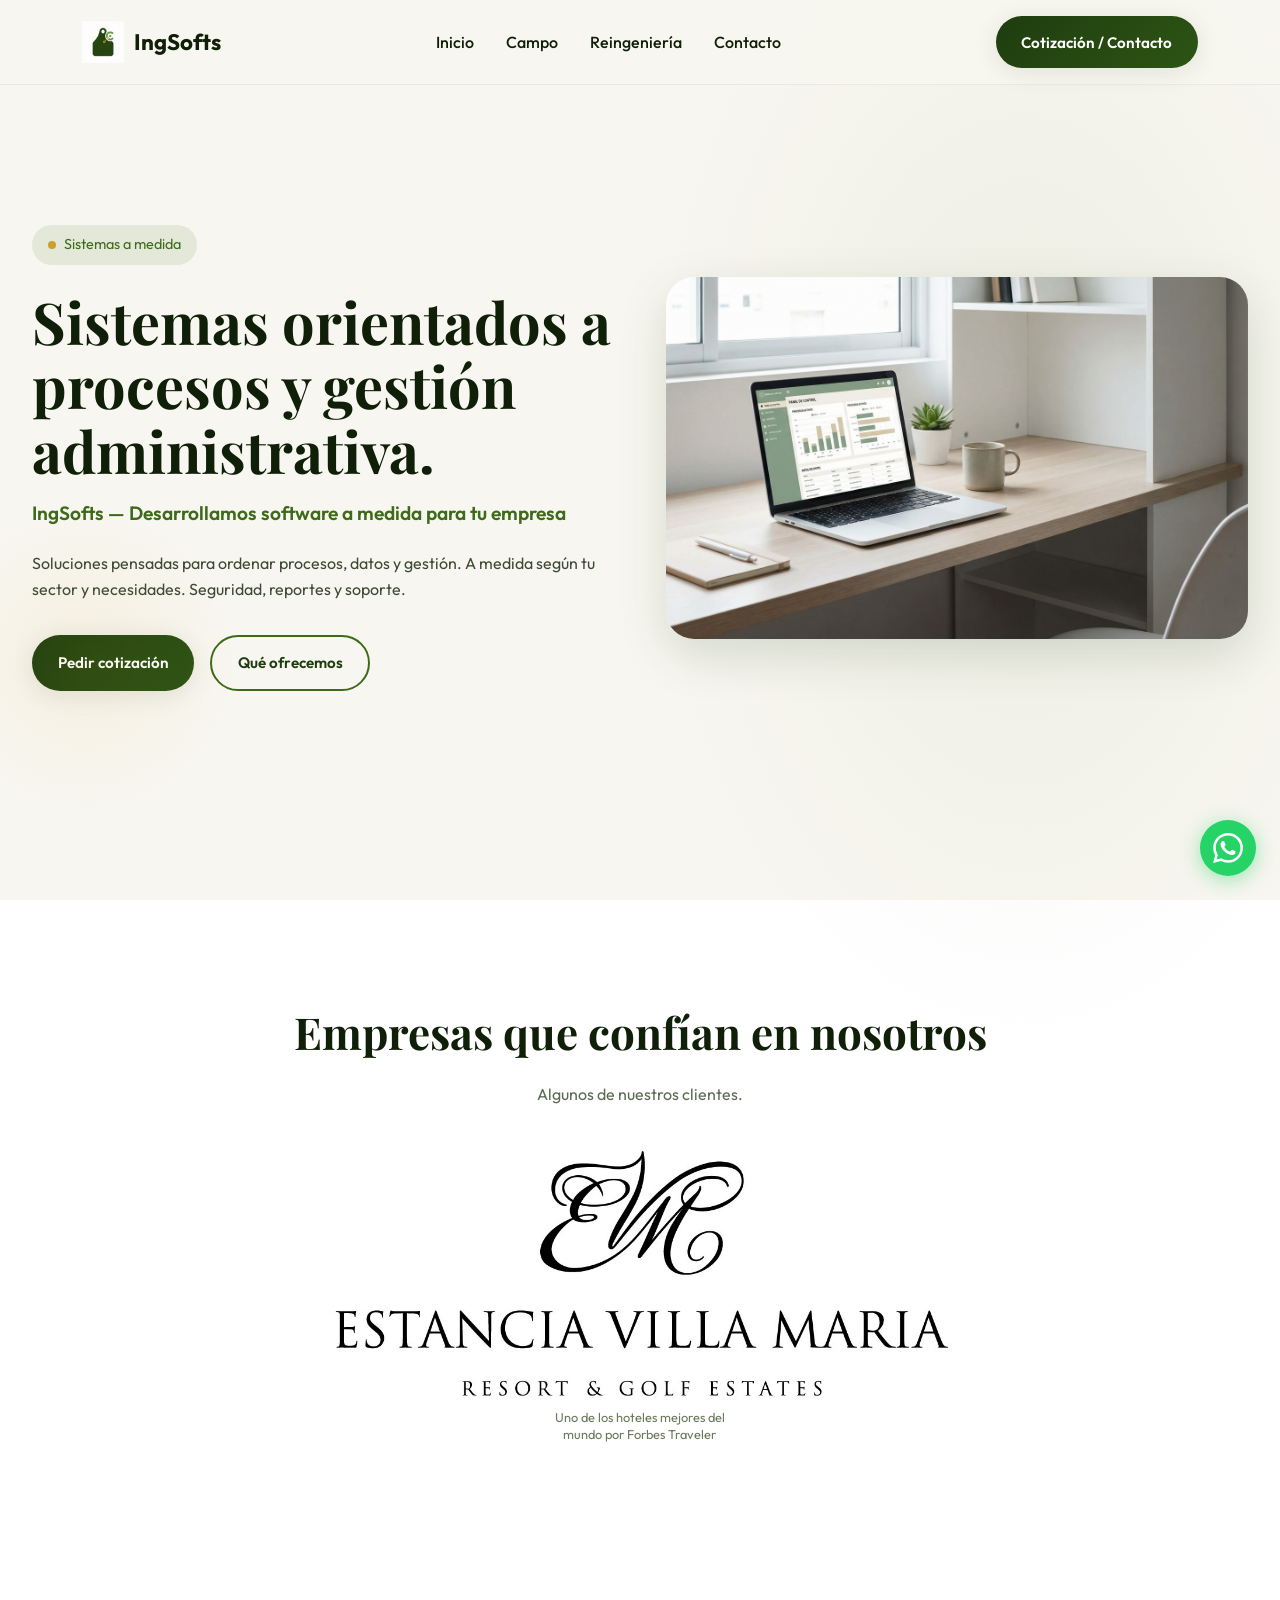
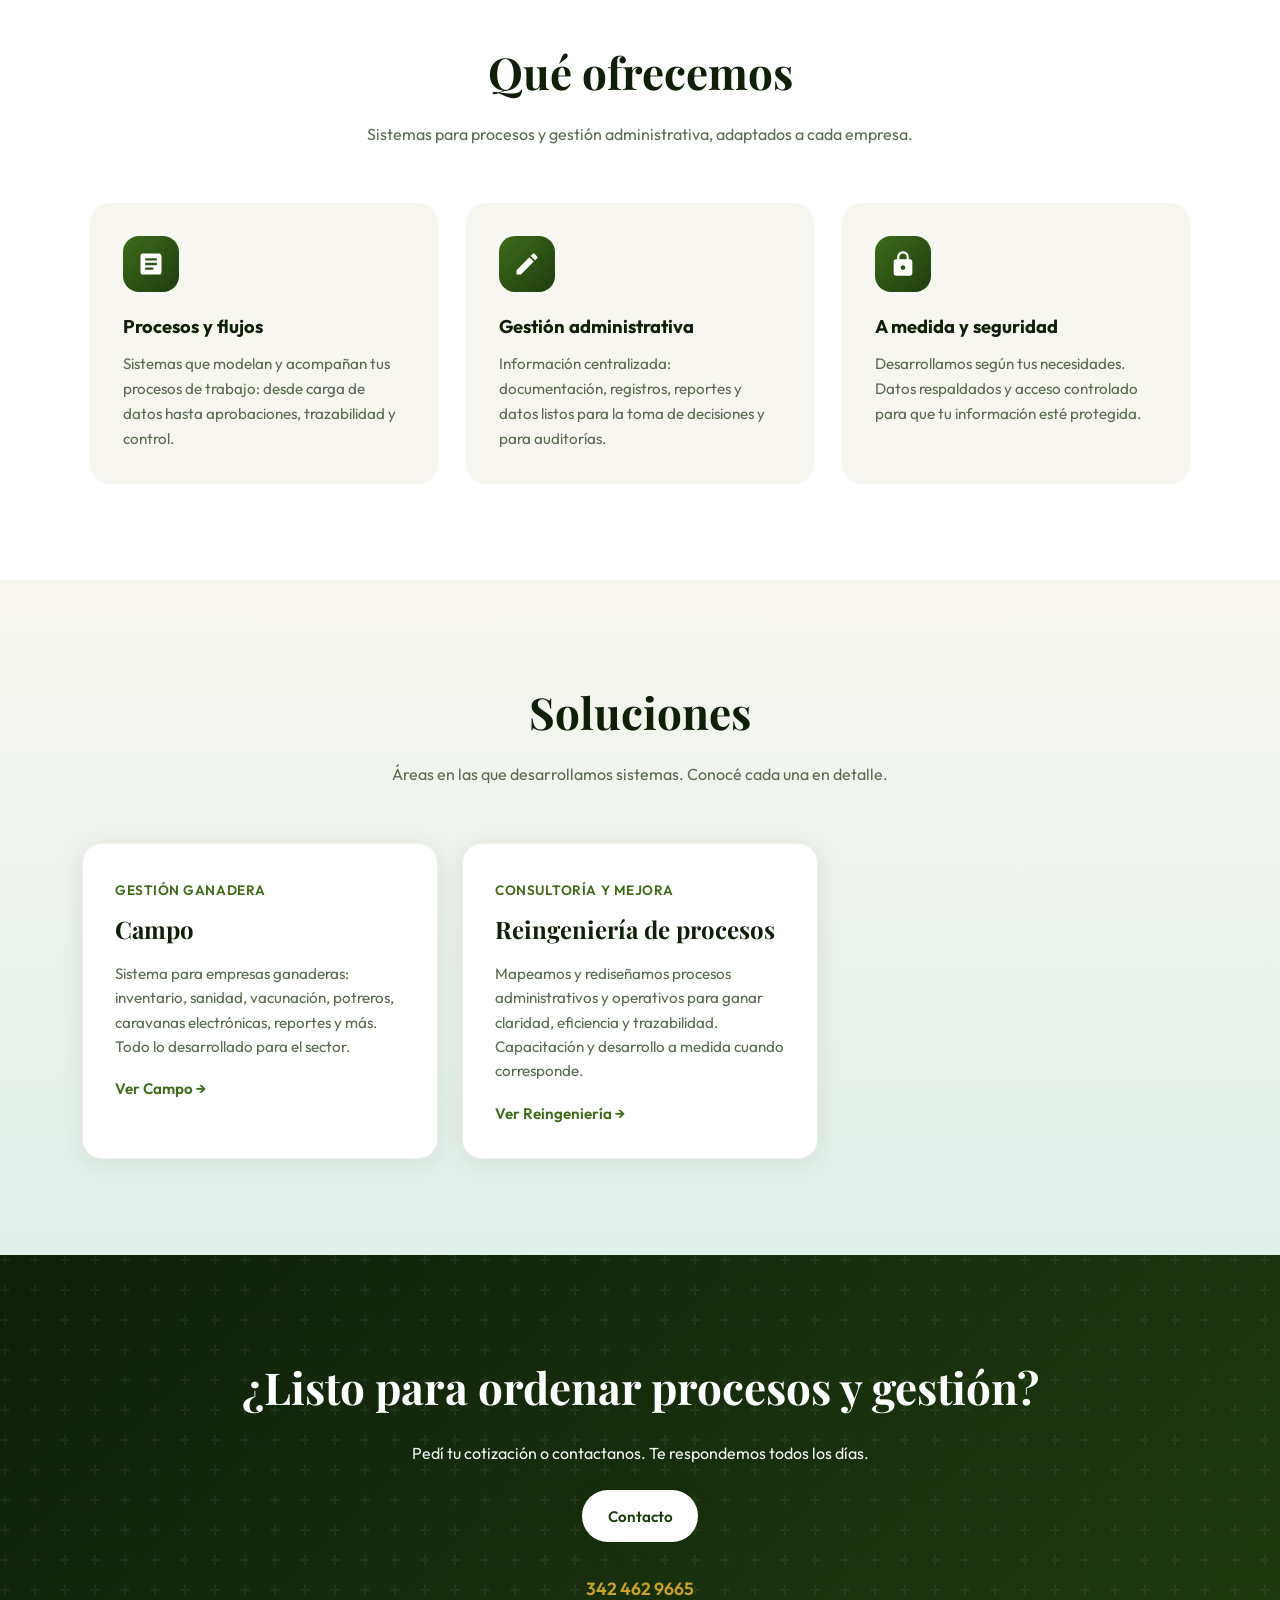
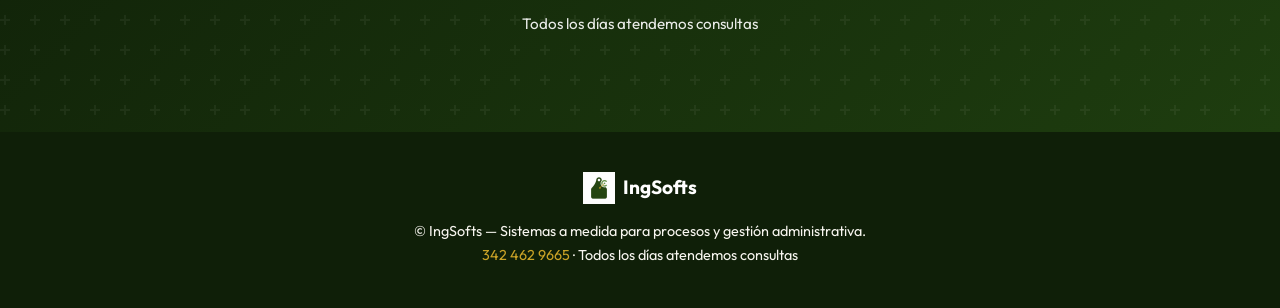
==== commit 0d612814: "Add files via upload" ====
--- a/index.html
+++ b/index.html
@@ -6,8 +6,8 @@
   <meta http-equiv="Cache-Control" content="no-cache, no-store, must-revalidate">
   <meta http-equiv="Pragma" content="no-cache">
   <meta http-equiv="Expires" content="0">
-  <title>eCarav | Sistemas a medida para procesos y gestión administrativa</title>
-  <link rel="icon" type="image/png" href="images/ecarav-logo.png?v=1">
+  <title>IngSofts | Sistemas a medida para procesos y gestión administrativa</title>
+  <link rel="icon" type="image/png" href="/images/ecarav-logo.png?v=1">
   <link rel="preconnect" href="https://fonts.googleapis.com">
   <link rel="preconnect" href="https://fonts.gstatic.com" crossorigin>
   <link href="https://fonts.googleapis.com/css2?family=Outfit:wght@300;400;500;600;700;800&family=Playfair+Display:wght@600;700&display=swap" rel="stylesheet">
@@ -754,19 +754,19 @@
 <body>
   <header id="header">
     <div class="container header-inner">
-      <a href="index.html" class="logo-link">
-        <img src="images/ecarav-logo.png?v=1" alt="eCarav logo">
-        <span>eCarav</span>
+      <a href="/" class="logo-link">
+        <img src="/images/ecarav-logo.png?v=1" alt="IngSofts logo">
+        <span>IngSofts</span>
       </a>
       <nav class="nav-desktop">
         <ul>
-          <li><a href="index.html">Inicio</a></li>
-          <li><a href="campo.html">Campo</a></li>
-          <li><a href="reingenieria.html">Reingeniería</a></li>
-          <li><a href="contacto.html">Contacto</a></li>
+          <li><a href="/">Inicio</a></li>
+          <li><a href="/campo/">Campo</a></li>
+          <li><a href="/reingenieria/">Reingeniería</a></li>
+          <li><a href="/contacto/">Contacto</a></li>
         </ul>
       </nav>
-      <a href="contacto.html" class="btn btn-primary btn-contact"><span class="btn-text-desktop">Cotización / Contacto</span><span class="btn-text-mobile">Contacto</span></a>
+      <a href="/contacto/" class="btn btn-primary btn-contact"><span class="btn-text-desktop">Cotización / Contacto</span><span class="btn-text-mobile">Contacto</span></a>
     </div>
   </header>
 
@@ -779,20 +779,20 @@
             Sistemas a medida
           </div>
           <h1>Sistemas orientados a procesos y gestión administrativa.</h1>
-          <p class="tagline">eCarav — Desarrollamos software a medida para tu empresa</p>
+          <p class="tagline">IngSofts — Desarrollamos software a medida para tu empresa</p>
           <p>Soluciones pensadas para ordenar procesos, datos y gestión. A medida según tu sector y necesidades. Seguridad, reportes y soporte.</p>
           <div class="hero-actions">
-            <a href="contacto.html" class="btn btn-primary">Pedir cotización</a>
+            <a href="/contacto/" class="btn btn-primary">Pedir cotización</a>
             <a href="#que-ofrecemos" class="btn btn-outline">Qué ofrecemos</a>
           </div>
         </div>
         <div class="hero-image-wrap">
-          <img src="images/ecarav-index-hero.png?v=1" alt="eCarav — Sistemas y gestión">
+          <img src="/images/ecarav-index-hero.png?v=1" alt="IngSofts — Sistemas y gestión">
         </div>
       </div>
     </section>
 
-    <!-- ecarav-index-logos-v1: si ves esto en "Ver código fuente" en el celular, el HTML es el actual -->
+    <!-- ingsofts-index-logos-v1: si ves esto en "Ver código fuente" en el celular, el HTML es el actual -->
     <section class="logos-section" id="clientes">
       <div class="container">
         <div class="section-title reveal">
@@ -802,7 +802,7 @@
         <div class="logos-pasarela reveal">
           <div class="logo-card">
             <div class="logo-item">
-              <img src="images/logo1.png?v=1" alt="Cliente 1">
+              <img src="/images/logo1.png?v=1" alt="Cliente 1">
             </div>
             <p class="logo-detail">Uno de los hoteles mejores del mundo por Forbes Traveler</p>
           </div>
@@ -843,7 +843,7 @@
           <p>Áreas en las que desarrollamos sistemas. Conocé cada una en detalle.</p>
         </div>
         <div class="solutions-grid">
-          <a href="campo.html" class="solution-card reveal">
+          <a href="/campo/" class="solution-card reveal">
             <div class="solution-card-inner">
               <span class="solution-label">Gestión ganadera</span>
               <h3>Campo</h3>
@@ -851,7 +851,7 @@
               <span class="solution-cta">Ver Campo →</span>
             </div>
           </a>
-          <a href="reingenieria.html" class="solution-card reveal">
+          <a href="/reingenieria/" class="solution-card reveal">
             <div class="solution-card-inner">
               <span class="solution-label">Consultoría y mejora</span>
               <h3>Reingeniería de procesos</h3>
@@ -868,7 +868,7 @@
         <h2>¿Listo para ordenar procesos y gestión?</h2>
         <p>Pedí tu cotización o contactanos. Te respondemos todos los días.</p>
         <div class="cta-actions">
-          <a href="contacto.html" class="btn btn-primary">Contacto</a>
+          <a href="/contacto/" class="btn btn-primary">Contacto</a>
         </div>
         <div class="contact-info">
           <a href="tel:+5493424629665">342 462 9665</a>
@@ -880,16 +880,16 @@
 
   <footer>
     <div class="container">
-      <a href="index.html" class="logo-footer">
-        <img src="images/ecarav-logo.png?v=1" alt="">
-        eCarav
+      <a href="/" class="logo-footer">
+        <img src="/images/ecarav-logo.png?v=1" alt="">
+        IngSofts
       </a>
-      <p>© eCarav — Sistemas a medida para procesos y gestión administrativa.</p>
+      <p>© IngSofts — Sistemas a medida para procesos y gestión administrativa.</p>
       <p><a href="tel:+5493424629665">342 462 9665</a> · Todos los días atendemos consultas</p>
     </div>
   </footer>
 
-  <a href="https://wa.me/5493424629665?text=Hola%2C%20quer%C3%ADa%20hacer%20una%20consulta%20a%20eCarav%3A%20" class="wa-float" target="_blank" rel="noopener noreferrer" aria-label="Enviar consulta por WhatsApp">
+  <a href="https://wa.me/5493424629665?text=Hola%2C%20quer%C3%ADa%20hacer%20una%20consulta%20a%20IngSofts%3A%20" class="wa-float" target="_blank" rel="noopener noreferrer" aria-label="Enviar consulta por WhatsApp">
     <svg viewBox="0 0 24 24" xmlns="http://www.w3.org/2000/svg"><path d="M17.472 14.382c-.297-.149-1.758-.867-2.03-.967-.273-.099-.471-.148-.67.15-.197.297-.767.966-.94 1.164-.173.199-.347.223-.644.075-.297-.15-1.255-.463-2.39-1.475-.883-.788-1.48-1.761-1.653-2.059-.173-.297-.018-.458.13-.606.134-.133.298-.347.446-.52.149-.174.198-.298.298-.497.099-.198.05-.371-.025-.52-.075-.149-.669-1.612-.916-2.207-.242-.579-.487-.5-.669-.51-.173-.008-.371-.01-.57-.01-.198 0-.52.074-.792.372-.272.297-1.04 1.016-1.04 2.479 0 1.462 1.065 2.875 1.213 3.074.149.198 2.096 3.2 5.077 4.487.709.306 1.262.489 1.694.625.712.227 1.36.195 1.871.118.571-.085 1.758-.719 2.006-1.413.248-.694.248-1.289.173-1.413-.074-.124-.272-.198-.57-.347m-5.421 7.403h-.004a9.87 9.87 0 01-5.031-1.378l-.361-.214-3.741.982.998-3.648-.235-.374a9.86 9.86 0 01-1.51-5.26c.001-5.45 4.436-9.884 9.888-9.884 2.64 0 5.122 1.03 6.988 2.898a9.825 9.825 0 012.893 6.994c-.003 5.45-4.437 9.884-9.885 9.884m8.413-18.297A11.815 11.815 0 0012.05 0C5.495 0 .16 5.335.157 11.892c0 2.096.547 4.142 1.588 5.945L.057 24l6.305-1.654a11.882 11.882 0 005.683 1.448h.005c6.554 0 11.89-5.335 11.893-11.893a11.821 11.821 0 00-3.48-8.413z"/></svg>
   </a>
 
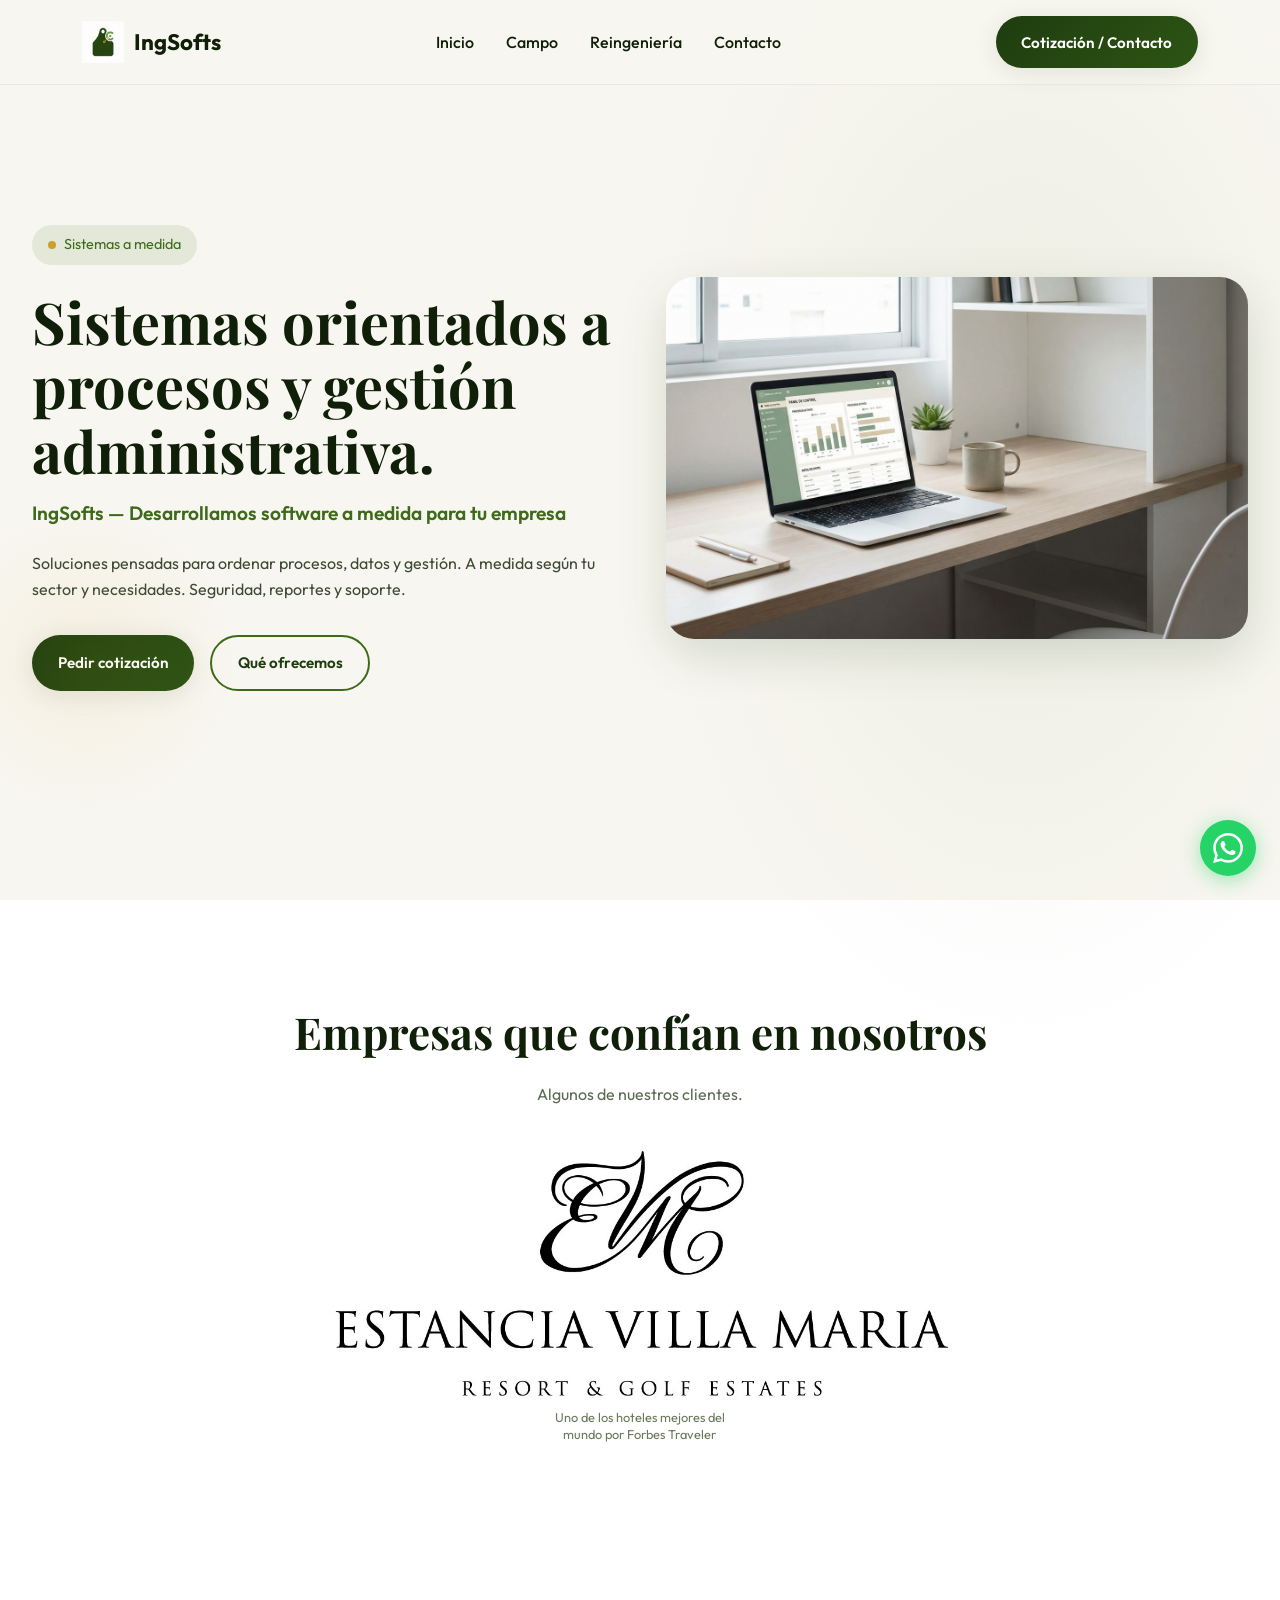
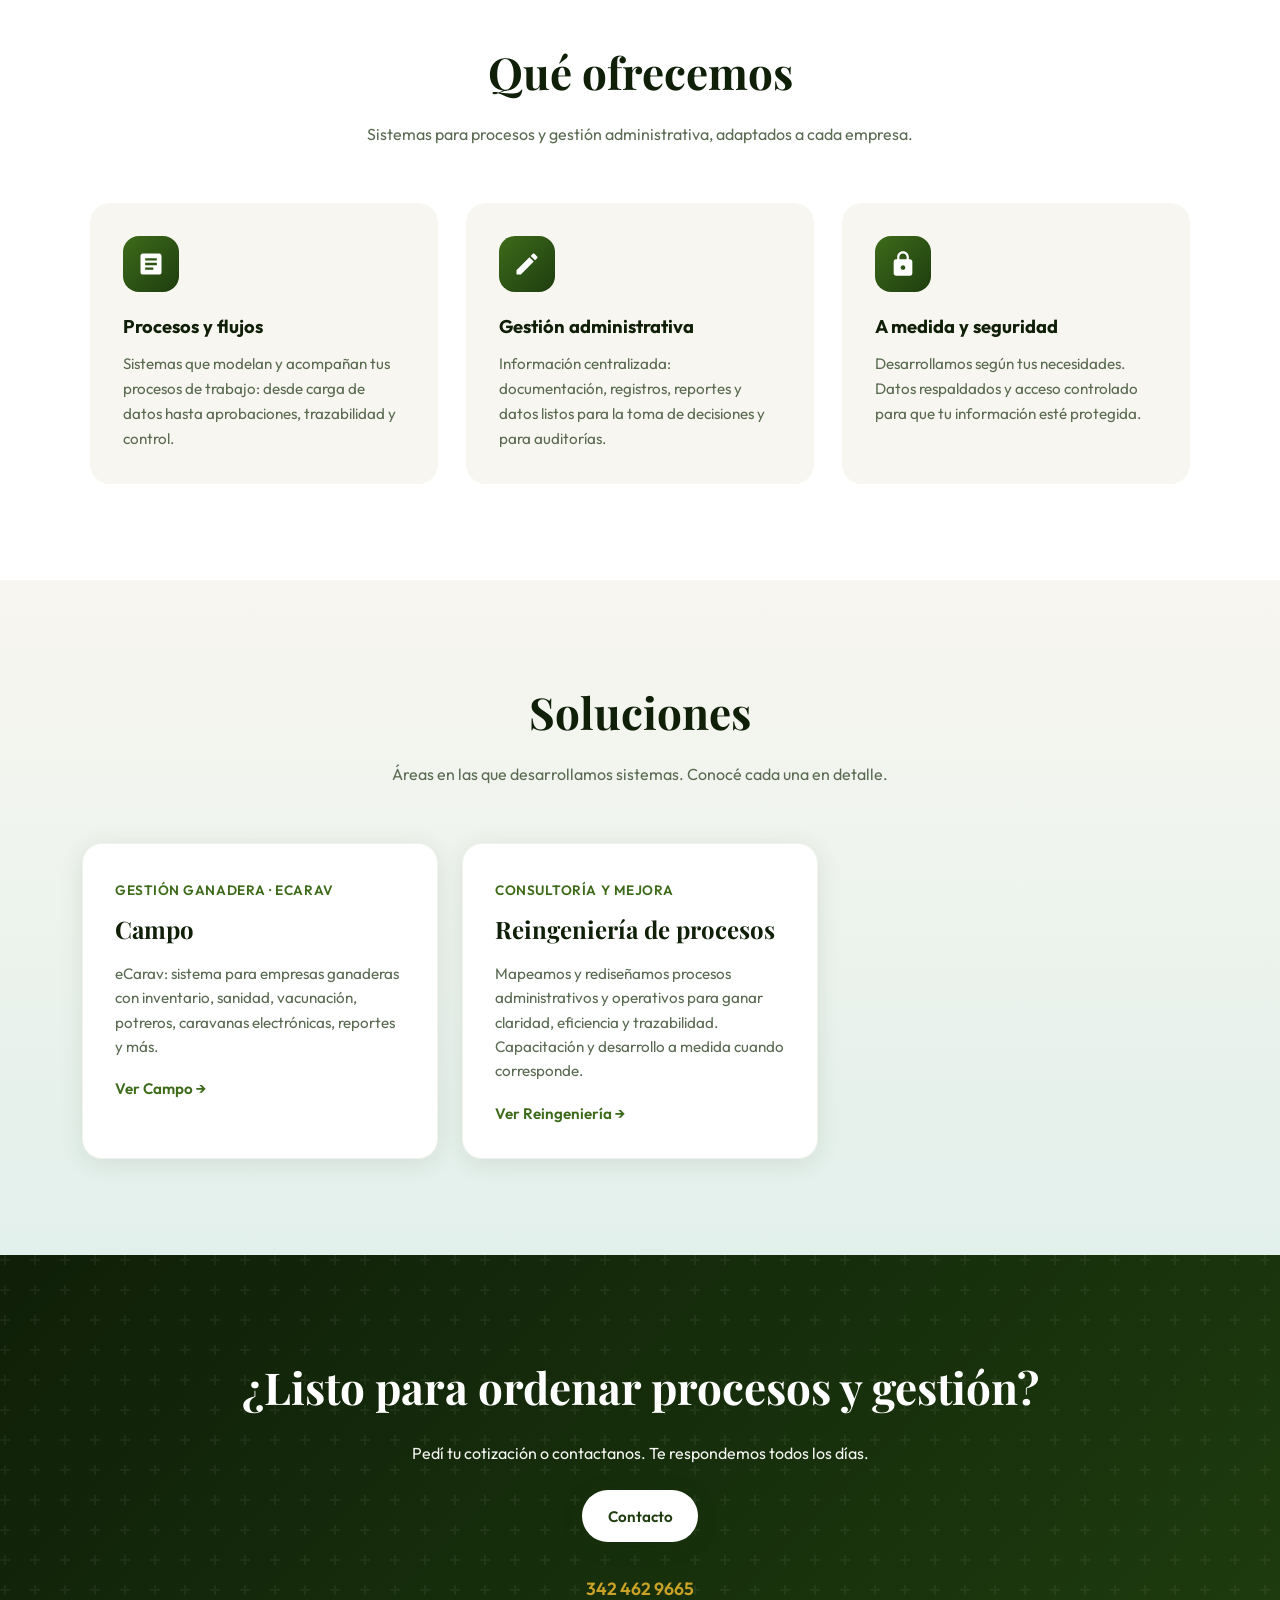
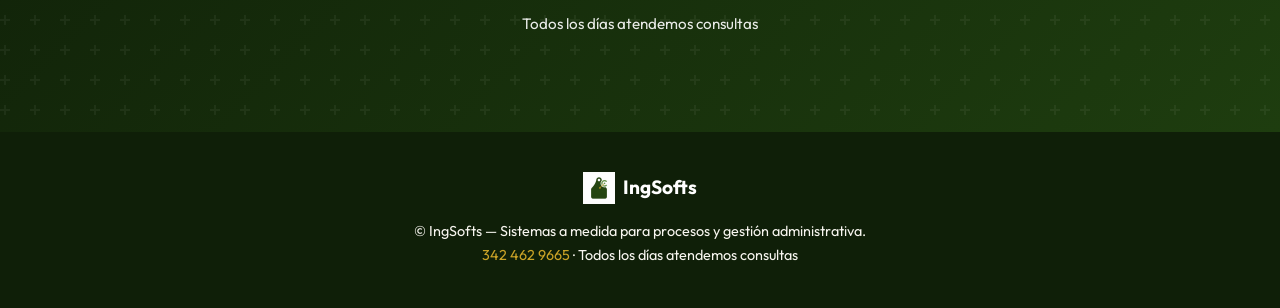
==== commit f3bede5c: "Refactor: estilos centralizados, SEO, marca unificada y limpieza" ====
--- a/index.html
+++ b/index.html
@@ -1,919 +1,186 @@
-<!DOCTYPE html>
-<html lang="es">
-<head>
-  <meta charset="UTF-8">
-  <meta name="viewport" content="width=device-width, initial-scale=1.0">
-  <meta http-equiv="Cache-Control" content="no-cache, no-store, must-revalidate">
-  <meta http-equiv="Pragma" content="no-cache">
-  <meta http-equiv="Expires" content="0">
-  <title>IngSofts | Sistemas a medida para procesos y gestión administrativa</title>
-  <link rel="icon" type="image/png" href="/images/ecarav-logo.png?v=1">
-  <link rel="preconnect" href="https://fonts.googleapis.com">
-  <link rel="preconnect" href="https://fonts.gstatic.com" crossorigin>
-  <link href="https://fonts.googleapis.com/css2?family=Outfit:wght@300;400;500;600;700;800&family=Playfair+Display:wght@600;700&display=swap" rel="stylesheet">
-  <style>
-    :root {
-      --color-earth: #1e3d0f;
-      --color-pasture: #3d6b1a;
-      --color-gold: #c9a227;
-      --color-cream: #f8f6f0;
-      --color-bark: #0f1f08;
-      --color-sky: #e2f0eb;
-      --color-mint: #b8d4a8;
-      --shadow-soft: 0 4px 24px rgba(30, 61, 15, 0.1);
-      --shadow-lift: 0 16px 48px rgba(30, 61, 15, 0.15);
-      --radius: 20px;
-      --radius-lg: 28px;
-      --transition: 0.4s cubic-bezier(0.4, 0, 0.2, 1);
-      --ease-out: cubic-bezier(0.34, 1.56, 0.64, 1);
-      --spacing-section: 6rem;
-      --spacing-container: 2rem;
-      --spacing-image: 1.25rem;
-    }
-    *, *::before, *::after { box-sizing: border-box; margin: 0; padding: 0; }
-    html { scroll-behavior: smooth; }
-    body {
-      font-family: 'Outfit', sans-serif;
-      background: var(--color-cream);
-      color: var(--color-bark);
-      line-height: 1.65;
-      overflow-x: hidden;
-    }
-    .solution-card { -webkit-tap-highlight-color: transparent; }
-    img { max-width: 100%; height: auto; }
-    .container { max-width: 1180px; margin: 0 auto; padding: 0 var(--spacing-container); }
-    /* ----- Animaciones globales ----- */
-    @keyframes fadeUp {
-      from { opacity: 0; transform: translateY(32px); }
-      to { opacity: 1; transform: translateY(0); }
-    }
-    @keyframes float {
-      0%, 100% { transform: translateY(0); }
-      50% { transform: translateY(-10px); }
-    }
-    @keyframes pulse-soft {
-      0%, 100% { opacity: 1; transform: scale(1); }
-      50% { opacity: 0.9; transform: scale(1.02); }
-    }
-    @keyframes gradient-shift {
-      0% { background-position: 0% 50%; }
-      50% { background-position: 100% 50%; }
-      100% { background-position: 0% 50%; }
-    }
-    @keyframes shimmer {
-      0% { background-position: -200% 0; }
-      100% { background-position: 200% 0; }
-    }
-    @keyframes dot-pulse {
-      0%, 100% { opacity: 0.4; transform: scale(1); }
-      50% { opacity: 1; transform: scale(1.2); }
-    }
-    /* ----- Header ----- */
-    header {
-      position: fixed;
-      top: 0;
-      left: 0;
-      right: 0;
-      z-index: 100;
-      padding: 1rem 0;
-      background: rgba(248, 246, 240, 0.88);
-      backdrop-filter: blur(16px);
-      border-bottom: 1px solid rgba(30, 61, 15, 0.06);
-      transition: var(--transition);
-    }
-    header.scrolled { padding: 0.6rem 0; box-shadow: var(--shadow-soft); }
-    .header-inner {
-      display: flex;
-      align-items: center;
-      justify-content: space-between;
-    }
-    .logo-link {
-      display: flex;
-      align-items: center;
-      gap: 0.65rem;
-      text-decoration: none;
-      color: var(--color-bark);
-      font-weight: 700;
-      font-size: 1.4rem;
-      transition: var(--transition);
-    }
-    .logo-link:hover { color: var(--color-pasture); }
-    .logo-link img {
-      height: 42px;
-      width: auto;
-      display: block;
-    }
-    nav ul { display: flex; gap: 2rem; list-style: none; flex-wrap: wrap; }
-    .btn-text-mobile { display: none; }
-    nav a {
-      text-decoration: none;
-      color: var(--color-bark);
-      font-weight: 500;
-      transition: var(--transition);
-    }
-    nav a:hover { color: var(--color-pasture); }
-    .btn {
-      display: inline-flex;
-      align-items: center;
-      justify-content: center;
-      gap: 0.5rem;
-      padding: 0.85rem 1.6rem;
-      border-radius: 999px;
-      font-weight: 600;
-      text-decoration: none;
-      transition: var(--transition);
-      border: none;
-      cursor: pointer;
-      font-family: inherit;
-      font-size: 0.95rem;
-    }
-    .btn-primary {
-      background: linear-gradient(135deg, var(--color-earth) 0%, var(--color-pasture) 100%);
-      background-size: 200% 200%;
-      color: white;
-      box-shadow: var(--shadow-soft);
-    }
-    .btn-primary:hover {
-      transform: translateY(-3px);
-      box-shadow: var(--shadow-lift);
-      animation: gradient-shift 3s ease infinite;
-    }
-    .btn-outline {
-      background: transparent;
-      color: var(--color-earth);
-      border: 2px solid var(--color-pasture);
-    }
-    .btn-outline:hover {
-      background: var(--color-pasture);
-      color: white;
-    }
-    /* ----- Hero ----- */
-    .hero {
-      min-height: 100vh;
-      display: grid;
-      grid-template-columns: 1fr 1fr;
-      align-items: center;
-      gap: clamp(2rem, 4vw, 4rem);
-      padding: 6rem var(--spacing-container) 5rem;
-      position: relative;
-    }
-    .hero::before {
-      content: '';
-      position: absolute;
-      top: -30%;
-      right: -15%;
-      width: 70%;
-      height: 160%;
-      background: radial-gradient(ellipse, rgba(61, 107, 26, 0.06) 0%, transparent 60%);
-      pointer-events: none;
-    }
-    .hero::after {
-      content: '';
-      position: absolute;
-      bottom: 10%;
-      left: -5%;
-      width: 300px;
-      height: 300px;
-      background: radial-gradient(circle, rgba(201, 162, 39, 0.08) 0%, transparent 70%);
-      pointer-events: none;
-    }
-    .hero-content h1 {
-      font-family: 'Playfair Display', serif;
-      font-size: clamp(2.4rem, 5vw, 3.6rem);
-      line-height: 1.12;
-      color: var(--color-bark);
-      margin-bottom: 1rem;
-      opacity: 0;
-      animation: fadeUp 0.9s var(--ease-out) forwards;
-    }
-    .hero-content .tagline {
-      font-size: 1.2rem;
-      color: var(--color-pasture);
-      font-weight: 600;
-      margin-bottom: 1.25rem;
-      opacity: 0;
-      animation: fadeUp 0.9s 0.12s var(--ease-out) forwards;
-    }
-    .hero-content p {
-      margin-bottom: 2rem;
-      color: #3d4a35;
-      opacity: 0;
-      animation: fadeUp 0.9s 0.24s var(--ease-out) forwards;
-    }
-    .hero-actions {
-      display: flex;
-      gap: 1rem;
-      flex-wrap: wrap;
-      opacity: 0;
-      animation: fadeUp 0.9s 0.4s var(--ease-out) forwards;
-    }
-    .hero-image-wrap {
-      position: relative;
-      border-radius: var(--radius-lg);
-      overflow: visible;
-      box-shadow: var(--shadow-lift);
-      padding: 0;
-      background: transparent;
-      opacity: 0;
-      animation: fadeUp 0.9s 0.2s var(--ease-out) forwards;
-      display: flex;
-      align-items: center;
-      justify-content: center;
-      min-height: 320px;
-    }
-    .hero-image-wrap img {
-      width: 100%;
-      height: auto;
-      max-height: 420px;
-      object-fit: contain;
-      object-position: center;
-      display: block;
-      border-radius: var(--radius-lg);
-    }
-    .gif-zone {
-      width: 100%;
-      height: 100%;
-      min-height: 280px;
-      display: flex;
-      align-items: center;
-      justify-content: center;
-      background: #d8e8d0;
-      position: relative;
-    }
-    .gif-zone img {
-      width: 100%;
-      height: auto;
-      max-height: 100%;
-      object-fit: contain;
-    }
-    .img-placeholder {
-      width: 100%;
-      height: 100%;
-      min-height: 200px;
-      display: flex;
-      align-items: center;
-      justify-content: center;
-      color: var(--color-pasture);
-      font-size: 0.9rem;
-      font-weight: 500;
-      border: 2px dashed rgba(61, 107, 26, 0.3);
-    }
-    /* ----- Badge dinámico ----- */
-    .badge-dynamic {
-      display: inline-flex;
-      align-items: center;
-      gap: 0.5rem;
-      padding: 0.5rem 1rem;
-      background: rgba(61, 107, 26, 0.1);
-      border-radius: 999px;
-      font-size: 0.9rem;
-      color: var(--color-pasture);
-      margin-bottom: 1.5rem;
-      opacity: 0;
-      animation: fadeUp 0.9s 0.05s var(--ease-out) forwards;
-    }
-    .badge-dynamic .dot {
-      width: 8px;
-      height: 8px;
-      border-radius: 50%;
-      background: var(--color-gold);
-      animation: dot-pulse 1.5s ease-in-out infinite;
-    }
-    /* ----- Features ----- */
-    .features {
-      padding: var(--spacing-section) 0;
-      background: white;
-      position: relative;
-    }
-    .features .container { padding-left: var(--spacing-container); padding-right: var(--spacing-container); }
-    .section-title {
-      text-align: center;
-      margin-bottom: 3.5rem;
-      padding: 0 1rem;
-    }
-    .section-title h2 {
-      font-family: 'Playfair Display', serif;
-      font-size: clamp(2rem, 4vw, 2.75rem);
-      color: var(--color-bark);
-      margin-bottom: 0.75rem;
-    }
-    .section-title p { color: #5a6b52; max-width: 560px; margin: 0 auto; }
-    .features-grid {
-      display: grid;
-      grid-template-columns: repeat(auto-fit, minmax(280px, 1fr));
-      gap: 1.75rem;
-      margin: 0 auto;
-      max-width: 1100px;
-    }
-    .feature-card {
-      background: var(--color-cream);
-      border-radius: var(--radius);
-      padding: 2rem;
-      transition: var(--transition);
-      border: 1px solid transparent;
-      position: relative;
-      overflow: hidden;
-    }
-    .feature-card::before {
-      content: '';
-      position: absolute;
-      top: 0;
-      left: 0;
-      right: 0;
-      height: 4px;
-      background: linear-gradient(90deg, var(--color-pasture), var(--color-gold));
-      transform: scaleX(0);
-      transform-origin: left;
-      transition: var(--transition);
-    }
-    .feature-card:hover {
-      transform: translateY(-8px);
-      box-shadow: var(--shadow-lift);
-      border-color: rgba(61, 107, 26, 0.15);
-    }
-    .feature-card:hover::before { transform: scaleX(1); }
-    .feature-card .icon-wrap {
-      width: 56px;
-      height: 56px;
-      border-radius: 16px;
-      background: linear-gradient(135deg, var(--color-pasture), var(--color-earth));
-      display: flex;
-      align-items: center;
-      justify-content: center;
-      color: white;
-      margin-bottom: 1.25rem;
-      transition: var(--transition);
-    }
-    .feature-card .icon-wrap svg {
-      width: 28px;
-      height: 28px;
-      fill: currentColor;
-    }
-    .feature-card:hover .icon-wrap { animation: pulse-soft 1.5s ease infinite; }
-    .feature-card h3 { margin-bottom: 0.5rem; color: var(--color-bark); font-size: 1.15rem; }
-    .feature-card p { color: #5a6b52; font-size: 0.95rem; }
-    /* ----- Módulos del sistema ----- */
-    .modules-section {
-      padding: var(--spacing-section) 0;
-      background: linear-gradient(180deg, var(--color-cream) 0%, var(--color-sky) 100%);
-    }
-    .modules-section .container { padding-left: var(--spacing-container); padding-right: var(--spacing-container); }
-    .modules-intro {
-      max-width: 640px;
-      margin: 0 auto 2.5rem;
-      text-align: center;
-    }
-    .modules-intro p { color: #5a6b52; margin-top: 0.75rem; }
-    .modules-grid {
-      display: grid;
-      grid-template-columns: repeat(auto-fill, minmax(320px, 1fr));
-      gap: 1.5rem;
-    }
-    .module-card {
-      background: white;
-      border-radius: var(--radius);
-      padding: 1.75rem;
-      box-shadow: var(--shadow-soft);
-      transition: var(--transition);
-      border: 1px solid rgba(61, 107, 26, 0.08);
-    }
-    .module-card:hover {
-      box-shadow: var(--shadow-lift);
-      border-color: rgba(61, 107, 26, 0.15);
-    }
-    .module-card h4 {
-      font-size: 1.1rem;
-      color: var(--color-bark);
-      margin-bottom: 0.5rem;
-      font-weight: 600;
-    }
-    .module-card p {
-      font-size: 0.9rem;
-      color: #5a6b52;
-      line-height: 1.6;
-      margin: 0;
-    }
-    .solutions-grid {
-      display: grid;
-      grid-template-columns: repeat(auto-fill, minmax(320px, 1fr));
-      gap: 1.5rem;
-      margin-top: 2rem;
-    }
-    .solution-card {
-      display: block;
-      background: white;
-      border-radius: var(--radius);
-      padding: 2rem;
-      box-shadow: var(--shadow-soft);
-      transition: var(--transition);
-      border: 1px solid rgba(61, 107, 26, 0.08);
-      text-decoration: none;
-      color: inherit;
-    }
-    .solution-card:hover {
-      box-shadow: var(--shadow-lift);
-      border-color: var(--color-pasture);
-      transform: translateY(-4px);
-    }
-    .solution-label {
-      font-size: 0.85rem;
-      font-weight: 600;
-      color: var(--color-pasture);
-      text-transform: uppercase;
-      letter-spacing: 0.04em;
-    }
-    .solution-card h3 {
-      font-family: 'Playfair Display', serif;
-      font-size: 1.5rem;
-      color: var(--color-bark);
-      margin: 0.5rem 0 0.75rem;
-    }
-    .solution-card p {
-      font-size: 0.95rem;
-      color: #5a6b52;
-      line-height: 1.6;
-      margin: 0 0 1rem;
-    }
-    .solution-cta {
-      font-size: 0.95rem;
-      font-weight: 600;
-      color: var(--color-pasture);
-    }
-    .solution-card:hover .solution-cta { text-decoration: underline; }
-    /* ----- Pasarela logos clientes ----- */
-    .logos-section {
-      padding: var(--spacing-section) 0;
-      background: white;
-    }
-    .logos-section .container { padding-left: var(--spacing-container); padding-right: var(--spacing-container); }
-    .logos-section .section-title { margin-bottom: 2rem; }
-    .logos-pasarela {
-      display: flex;
-      flex-wrap: wrap;
-      align-items: flex-start;
-      justify-content: center;
-      gap: clamp(2rem, 4vw, 3.5rem);
-      margin-top: 1rem;
-    }
-    .logo-card {
-      display: flex;
-      flex-direction: column;
-      align-items: center;
-      gap: 0.6rem;
-      flex-shrink: 0;
-    }
-    .logos-pasarela .logo-item {
-      display: flex;
-      align-items: center;
-      justify-content: center;
-    }
-    .logos-pasarela .logo-item img {
-      display: block;
-      height: auto;
-      max-height: min(260px, 72vw);
-      max-width: min(100%, 92vw);
-      width: auto;
-      object-fit: contain;
-    }
-    .logo-detail {
-      margin: 0;
-      font-size: 0.8rem;
-      line-height: 1.4;
-      color: #6b7a5c;
-      text-align: center;
-      max-width: 200px;
-    }
-    /* ----- Bloque destacado con imagen / GIF ----- */
-    .highlight-block {
-      padding: var(--spacing-section) 0;
-      background: white;
-    }
-    .highlight-block .container { padding-left: var(--spacing-container); padding-right: var(--spacing-container); }
-    .highlight-split {
-      display: grid;
-      grid-template-columns: 1fr 1fr;
-      gap: clamp(2.5rem, 4vw, 4rem);
-      align-items: center;
-      margin-bottom: 4.5rem;
-    }
-    .highlight-split:last-child { margin-bottom: 0; }
-    .highlight-split.reverse { direction: rtl; }
-    .highlight-split.reverse > * { direction: ltr; }
-    .highlight-media {
-      border-radius: var(--radius-lg);
-      overflow: visible;
-      box-shadow: var(--shadow-lift);
-      padding: var(--spacing-image);
-      background: linear-gradient(145deg, #e8f4e8, #c9e0c9);
-      display: flex;
-      align-items: center;
-      justify-content: center;
-      min-height: 280px;
-    }
-    .highlight-media img {
-      width: 100%;
-      height: auto;
-      max-height: 320px;
-      object-fit: contain;
-      object-position: center;
-      display: block;
-      border-radius: calc(var(--radius) - 4px);
-    }
-    .highlight-media .gif-zone { min-height: 260px; }
-    .highlight-media .gif-zone img { object-fit: contain; max-height: 300px; }
-    .highlight-content { padding: 0 1.5rem 0 0; }
-    .highlight-split.reverse .highlight-content { padding: 0 0 0 1.5rem; }
-    .highlight-content h3 {
-      font-family: 'Playfair Display', serif;
-      font-size: 1.85rem;
-      margin-bottom: 1.25rem;
-      color: var(--color-bark);
-    }
-    .highlight-content ul { list-style: none; }
-    .highlight-content li {
-      padding: 0.65rem 0;
-      padding-left: 1.75rem;
-      position: relative;
-      color: #4a5d3d;
-    }
-    .highlight-content li::before {
-      content: '';
-      position: absolute;
-      left: 0;
-      top: 1rem;
-      width: 8px;
-      height: 8px;
-      border-radius: 50%;
-      background: var(--color-gold);
-    }
-    /* ----- CTA + Contacto ----- */
-    .cta {
-      padding: var(--spacing-section) 0;
-      background: linear-gradient(135deg, var(--color-bark) 0%, var(--color-earth) 50%, var(--color-pasture) 100%);
-      background-size: 200% 200%;
-      animation: gradient-shift 8s ease infinite;
-      color: white;
-      text-align: center;
-      position: relative;
-      overflow: hidden;
-    }
-    .cta::before {
-      content: '';
-      position: absolute;
-      inset: 0;
-      background: url("data:image/svg+xml,%3Csvg width='60' height='60' viewBox='0 0 60 60' xmlns='http://www.w3.org/2000/svg'%3E%3Cg fill='none' fill-rule='evenodd'%3E%3Cg fill='%23ffffff' fill-opacity='0.05'%3E%3Cpath d='M36 34v-4h-2v4h-4v2h4v4h2v-4h4v-2h-4zm0-30V0h-2v4h-4v2h4v4h2V6h4V4h-4zM6 34v-4H4v4H0v2h4v4h2v-4h4v-2H6zM6 4V0H4v4H0v2h4v4h2V6h4V4H6z'/%3E%3C/g%3E%3C/g%3E%3C/svg%3E");
-    }
-    .cta .container { position: relative; z-index: 1; }
-    .cta h2 {
-      font-family: 'Playfair Display', serif;
-      font-size: clamp(2rem, 4vw, 2.75rem);
-      margin-bottom: 1rem;
-    }
-    .cta p { margin-bottom: 1.5rem; opacity: 0.95; max-width: 520px; margin-left: auto; margin-right: auto; }
-    .cta-actions { display: flex; gap: 1rem; justify-content: center; flex-wrap: wrap; margin-bottom: 2rem; }
-    .contact-info {
-      display: flex;
-      flex-direction: column;
-      align-items: center;
-      gap: 0.5rem;
-      font-size: 1.1rem;
-    }
-    .contact-info a {
-      color: var(--color-gold);
-      text-decoration: none;
-      font-weight: 600;
-      transition: var(--transition);
-    }
-    .contact-info a:hover { text-decoration: underline; }
-    .contact-info .hours { font-size: 0.95rem; opacity: 0.9; }
-    .cta .btn-primary {
-      background: white;
-      color: var(--color-earth);
-    }
-    .cta .btn-primary:hover { background: var(--color-cream); color: var(--color-bark); }
-    /* ----- Footer ----- */
-    footer {
-      padding: 2.5rem var(--spacing-container);
-      background: var(--color-bark);
-      color: var(--color-cream);
-      text-align: center;
-      font-size: 0.9rem;
-    }
-    footer a { color: var(--color-gold); text-decoration: none; }
-    footer .logo-footer {
-      display: inline-flex;
-      align-items: center;
-      gap: 0.5rem;
-      margin-bottom: 1rem;
-      color: white;
-      font-weight: 700;
-      font-size: 1.2rem;
-    }
-    footer .logo-footer img { height: 32px; width: auto; }
-    /* ----- Reveal al scroll ----- */
-    .reveal {
-      opacity: 0;
-      transform: translateY(32px);
-      transition: opacity 0.65s var(--ease-out), transform 0.65s var(--ease-out);
-    }
-    .reveal.visible {
-      opacity: 1;
-      transform: translateY(0);
-    }
-    /* ----- Responsive: tablet ----- */
-    @media (max-width: 900px) {
-      .header-inner { flex-wrap: wrap; }
-      nav ul { gap: 1rem; flex-wrap: wrap; }
-      .hero { grid-template-columns: 1fr; padding-top: 5rem; text-align: center; padding-left: var(--spacing-container); padding-right: var(--spacing-container); }
-      .hero-actions { justify-content: center; }
-      .hero-image-wrap { max-width: 540px; margin: 0 auto; }
-      .hero-image-wrap img { max-height: 320px; }
-      .features-grid { grid-template-columns: 1fr; }
-      .modules-grid { grid-template-columns: 1fr; }
-      .highlight-split, .highlight-split.reverse {
-        grid-template-columns: 1fr;
-        direction: ltr;
-        gap: 2rem;
-      }
-      .highlight-content { padding: 0 !important; }
-      .highlight-media { padding: 1.25rem; }
-      .highlight-media img { max-height: 280px; }
-    }
-    /* ----- Responsive: móvil ----- */
-    @media (max-width: 600px) {
-      :root { --spacing-container: 1rem; --spacing-section: 3.5rem; }
-      .container { padding-left: 1rem; padding-right: 1rem; }
-      header .container { padding-left: 1rem; padding-right: 1rem; }
-      .header-inner { flex-wrap: wrap; gap: 0.75rem; }
-      .logo-link { font-size: 1.2rem; }
-      .logo-link img { height: 36px; }
-      nav.nav-desktop { display: none; }
-      .btn { padding: 0.75rem 1.25rem; font-size: 0.9rem; min-height: 44px; -webkit-tap-highlight-color: transparent; }
-      header .btn-contact { padding: 0.7rem 1.25rem; }
-      .btn-text-desktop { display: none; }
-      .btn-text-mobile { display: inline; }
-      .hero {
-        min-height: auto;
-        padding: 5rem 1rem 3rem;
-        gap: 2rem;
-      }
-      .hero-content h1 { font-size: 1.75rem; line-height: 1.2; margin-bottom: 0.75rem; }
-      .hero-content .tagline { font-size: 1rem; margin-bottom: 1rem; }
-      .hero-content p { font-size: 0.95rem; margin-bottom: 1.5rem; }
-      .hero-actions {
-        flex-direction: column;
-        width: 100%;
-        gap: 0.75rem;
-      }
-      .hero-actions .btn { width: 100%; justify-content: center; }
-      .hero-image-wrap { min-height: 240px; }
-      .hero-image-wrap img { max-height: 260px; }
-      .features { padding: 3.5rem 0; }
-      .features .container { padding-left: 1rem; padding-right: 1rem; }
-      .section-title { margin-bottom: 2rem; padding: 0; }
-      .section-title h2 { font-size: 1.6rem; }
-      .section-title p { font-size: 0.9rem; }
-      .feature-card { padding: 1.5rem; }
-      .feature-card .icon-wrap { width: 48px; height: 48px; }
-      .feature-card .icon-wrap svg { width: 24px; height: 24px; }
-      .feature-card h3 { font-size: 1.05rem; }
-      .feature-card p { font-size: 0.9rem; }
-      .modules-section { padding: 3.5rem 0; }
-      .modules-section .container { padding-left: 1rem; padding-right: 1rem; }
-      .modules-grid { grid-template-columns: 1fr; }
-      .module-card { padding: 1.5rem; }
-      .solutions-grid { grid-template-columns: 1fr; }
-      .solution-card { padding: 1.5rem; }
-      .logos-section { padding: 3.5rem 0; }
-      .logos-pasarela { gap: 1.5rem; }
-      .highlight-block { padding: 3.5rem 0; }
-      .highlight-block .container { padding-left: 1rem; padding-right: 1rem; }
-      .highlight-split, .highlight-split.reverse { margin-bottom: 3rem; gap: 1.5rem; }
-      .highlight-media { padding: 1rem; min-height: 220px; }
-      .highlight-media img { max-height: 220px; }
-      .highlight-content h3 { font-size: 1.4rem; }
-      .highlight-content li { font-size: 0.9rem; padding: 0.5rem 0 0.5rem 1.5rem; }
-      .cta { padding: 3.5rem 1rem; }
-      .cta h2 { font-size: 1.5rem; margin-bottom: 0.75rem; }
-      .cta p { font-size: 0.95rem; margin-bottom: 1.5rem; }
-      .cta-actions { flex-direction: column; margin-bottom: 1.5rem; }
-      .cta-actions .btn { width: 100%; max-width: 280px; min-height: 48px; }
-      .contact-info { font-size: 1rem; }
-      .contact-info a { font-size: 1.1rem; }
-      footer { padding: 2rem 1rem; font-size: 0.85rem; }
-      footer .logo-footer { font-size: 1.1rem; }
-      footer .logo-footer img { height: 28px; }
-    }
-    /* ----- WhatsApp flotante ----- */
-    .wa-float {
-      position: fixed;
-      bottom: 1.5rem;
-      right: 1.5rem;
-      z-index: 999;
-      width: 56px;
-      height: 56px;
-      border-radius: 50%;
-      background: #25D366;
-      color: white;
-      display: flex;
-      align-items: center;
-      justify-content: center;
-      box-shadow: 0 4px 20px rgba(37, 211, 102, 0.45);
-      transition: transform 0.3s ease, box-shadow 0.3s ease;
-      -webkit-tap-highlight-color: transparent;
-      text-decoration: none;
-      animation: wa-float 2.5s ease-in-out infinite;
-    }
-    .wa-float:hover {
-      transform: scale(1.08);
-      box-shadow: 0 6px 28px rgba(37, 211, 102, 0.55);
-    }
-    .wa-float svg {
-      width: 30px;
-      height: 30px;
-      fill: currentColor;
-    }
-    @keyframes wa-float {
-      0%, 100% { transform: translateY(0); }
-      50% { transform: translateY(-6px); }
-    }
-    /* ----- Responsive: móvil muy pequeño ----- */
-    @media (max-width: 380px) {
-      .hero-content h1 { font-size: 1.5rem; }
-      .logo-link span { font-size: 1.1rem; }
-      .section-title h2 { font-size: 1.45rem; }
-      .cta h2 { font-size: 1.35rem; }
-      .solution-card h3 { font-size: 1.35rem; }
-    }
-    @media (max-width: 600px) {
-      .wa-float { bottom: 1.25rem; right: 1.25rem; width: 52px; height: 52px; }
-      .wa-float svg { width: 28px; height: 28px; }
-    }
-  </style>
-</head>
-<body>
-  <header id="header">
-    <div class="container header-inner">
-      <a href="/" class="logo-link">
-        <img src="/images/ecarav-logo.png?v=1" alt="IngSofts logo">
-        <span>IngSofts</span>
-      </a>
-      <nav class="nav-desktop">
-        <ul>
-          <li><a href="/">Inicio</a></li>
-          <li><a href="/campo/">Campo</a></li>
-          <li><a href="/reingenieria/">Reingeniería</a></li>
-          <li><a href="/contacto/">Contacto</a></li>
-        </ul>
-      </nav>
-      <a href="/contacto/" class="btn btn-primary btn-contact"><span class="btn-text-desktop">Cotización / Contacto</span><span class="btn-text-mobile">Contacto</span></a>
-    </div>
-  </header>
-
-  <main>
-    <section class="hero">
-      <div class="container" style="display: contents;">
-        <div class="hero-content">
-          <div class="badge-dynamic">
-            <span class="dot"></span>
-            Sistemas a medida
-          </div>
-          <h1>Sistemas orientados a procesos y gestión administrativa.</h1>
-          <p class="tagline">IngSofts — Desarrollamos software a medida para tu empresa</p>
-          <p>Soluciones pensadas para ordenar procesos, datos y gestión. A medida según tu sector y necesidades. Seguridad, reportes y soporte.</p>
-          <div class="hero-actions">
-            <a href="/contacto/" class="btn btn-primary">Pedir cotización</a>
-            <a href="#que-ofrecemos" class="btn btn-outline">Qué ofrecemos</a>
-          </div>
-        </div>
-        <div class="hero-image-wrap">
-          <img src="/images/ecarav-index-hero.png?v=1" alt="IngSofts — Sistemas y gestión">
-        </div>
-      </div>
-    </section>
-
-    <!-- ingsofts-index-logos-v1: si ves esto en "Ver código fuente" en el celular, el HTML es el actual -->
-    <section class="logos-section" id="clientes">
-      <div class="container">
-        <div class="section-title reveal">
-          <h2>Empresas que confían en nosotros</h2>
-          <p>Algunos de nuestros clientes.</p>
-        </div>
-        <div class="logos-pasarela reveal">
-          <div class="logo-card">
-            <div class="logo-item">
-              <img src="/images/logo1.png?v=1" alt="Cliente 1">
-            </div>
-            <p class="logo-detail">Uno de los hoteles mejores del mundo por Forbes Traveler</p>
-          </div>
-        </div>
-      </div>
-    </section>
-
-    <section class="features" id="que-ofrecemos">
-      <div class="container">
-        <div class="section-title reveal">
-          <h2>Qué ofrecemos</h2>
-          <p>Sistemas para procesos y gestión administrativa, adaptados a cada empresa.</p>
-        </div>
-        <div class="features-grid">
-          <article class="feature-card reveal">
-            <div class="icon-wrap"><svg viewBox="0 0 24 24" xmlns="http://www.w3.org/2000/svg"><path d="M19 3H5c-1.1 0-2 .9-2 2v14c0 1.1.9 2 2 2h14c1.1 0 2-.9 2-2V5c0-1.1-.9-2-2-2zm-5 14H7v-2h7v2zm3-4H7v-2h10v2zm0-4H7V7h10v2z"/></svg></div>
-            <h3>Procesos y flujos</h3>
-            <p>Sistemas que modelan y acompañan tus procesos de trabajo: desde carga de datos hasta aprobaciones, trazabilidad y control.</p>
-          </article>
-          <article class="feature-card reveal">
-            <div class="icon-wrap"><svg viewBox="0 0 24 24" xmlns="http://www.w3.org/2000/svg"><path d="M3 17.25V21h3.75L17.81 9.94l-3.75-3.75L3 17.25zM20.71 7.04c.39-.39.39-1.02 0-1.41l-2.34-2.34c-.39-.39-1.02-.39-1.41 0l-1.83 1.83 3.75 3.75 1.83-1.83z"/></svg></div>
-            <h3>Gestión administrativa</h3>
-            <p>Información centralizada: documentación, registros, reportes y datos listos para la toma de decisiones y para auditorías.</p>
-          </article>
-          <article class="feature-card reveal">
-            <div class="icon-wrap"><svg viewBox="0 0 24 24" xmlns="http://www.w3.org/2000/svg"><path d="M18 8h-1V6c0-2.76-2.24-5-5-5S7 3.24 7 6v2H6c-1.1 0-2 .9-2 2v10c0 1.1.9 2 2 2h12c1.1 0 2-.9 2-2V10c0-1.1-.9-2-2-2zm-6 9c-1.1 0-2-.9-2-2s.9-2 2-2 2 .9 2 2-.9 2-2 2zm3.1-9H8.9V6c0-1.71 1.39-3.1 3.1-3.1 1.71 0 3.1 1.39 3.1 3.1v2z"/></svg></div>
-            <h3>A medida y seguridad</h3>
-            <p>Desarrollamos según tus necesidades. Datos respaldados y acceso controlado para que tu información esté protegida.</p>
-          </article>
-        </div>
-      </div>
-    </section>
-
-    <section class="modules-section" id="soluciones">
-      <div class="container">
-        <div class="section-title reveal">
-          <h2>Soluciones</h2>
-          <p>Áreas en las que desarrollamos sistemas. Conocé cada una en detalle.</p>
-        </div>
-        <div class="solutions-grid">
-          <a href="/campo/" class="solution-card reveal">
-            <div class="solution-card-inner">
-              <span class="solution-label">Gestión ganadera</span>
-              <h3>Campo</h3>
-              <p>Sistema para empresas ganaderas: inventario, sanidad, vacunación, potreros, caravanas electrónicas, reportes y más. Todo lo desarrollado para el sector.</p>
-              <span class="solution-cta">Ver Campo →</span>
-            </div>
-          </a>
-          <a href="/reingenieria/" class="solution-card reveal">
-            <div class="solution-card-inner">
-              <span class="solution-label">Consultoría y mejora</span>
-              <h3>Reingeniería de procesos</h3>
-              <p>Mapeamos y rediseñamos procesos administrativos y operativos para ganar claridad, eficiencia y trazabilidad. Capacitación y desarrollo a medida cuando corresponde.</p>
-              <span class="solution-cta">Ver Reingeniería →</span>
-            </div>
-          </a>
-        </div>
-      </div>
-    </section>
-
-    <section class="cta" id="contacto">
-      <div class="container">
-        <h2>¿Listo para ordenar procesos y gestión?</h2>
-        <p>Pedí tu cotización o contactanos. Te respondemos todos los días.</p>
-        <div class="cta-actions">
-          <a href="/contacto/" class="btn btn-primary">Contacto</a>
-        </div>
-        <div class="contact-info">
-          <a href="tel:+5493424629665">342 462 9665</a>
-          <span class="hours">Todos los días atendemos consultas</span>
-        </div>
-      </div>
-    </section>
-  </main>
-
-  <footer>
-    <div class="container">
-      <a href="/" class="logo-footer">
-        <img src="/images/ecarav-logo.png?v=1" alt="">
-        IngSofts
-      </a>
-      <p>© IngSofts — Sistemas a medida para procesos y gestión administrativa.</p>
-      <p><a href="tel:+5493424629665">342 462 9665</a> · Todos los días atendemos consultas</p>
-    </div>
-  </footer>
-
-  <a href="https://wa.me/5493424629665?text=Hola%2C%20quer%C3%ADa%20hacer%20una%20consulta%20a%20IngSofts%3A%20" class="wa-float" target="_blank" rel="noopener noreferrer" aria-label="Enviar consulta por WhatsApp">
-    <svg viewBox="0 0 24 24" xmlns="http://www.w3.org/2000/svg"><path d="M17.472 14.382c-.297-.149-1.758-.867-2.03-.967-.273-.099-.471-.148-.67.15-.197.297-.767.966-.94 1.164-.173.199-.347.223-.644.075-.297-.15-1.255-.463-2.39-1.475-.883-.788-1.48-1.761-1.653-2.059-.173-.297-.018-.458.13-.606.134-.133.298-.347.446-.52.149-.174.198-.298.298-.497.099-.198.05-.371-.025-.52-.075-.149-.669-1.612-.916-2.207-.242-.579-.487-.5-.669-.51-.173-.008-.371-.01-.57-.01-.198 0-.52.074-.792.372-.272.297-1.04 1.016-1.04 2.479 0 1.462 1.065 2.875 1.213 3.074.149.198 2.096 3.2 5.077 4.487.709.306 1.262.489 1.694.625.712.227 1.36.195 1.871.118.571-.085 1.758-.719 2.006-1.413.248-.694.248-1.289.173-1.413-.074-.124-.272-.198-.57-.347m-5.421 7.403h-.004a9.87 9.87 0 01-5.031-1.378l-.361-.214-3.741.982.998-3.648-.235-.374a9.86 9.86 0 01-1.51-5.26c.001-5.45 4.436-9.884 9.888-9.884 2.64 0 5.122 1.03 6.988 2.898a9.825 9.825 0 012.893 6.994c-.003 5.45-4.437 9.884-9.885 9.884m8.413-18.297A11.815 11.815 0 0012.05 0C5.495 0 .16 5.335.157 11.892c0 2.096.547 4.142 1.588 5.945L.057 24l6.305-1.654a11.882 11.882 0 005.683 1.448h.005c6.554 0 11.89-5.335 11.893-11.893a11.821 11.821 0 00-3.48-8.413z"/></svg>
-  </a>
-
-  <script>
-    (function() {
-      var header = document.getElementById('header');
-      function onScroll() {
-        header.classList.toggle('scrolled', window.scrollY > 50);
-      }
-      window.addEventListener('scroll', onScroll, { passive: true });
-      onScroll();
-
-      var reveals = document.querySelectorAll('.reveal');
-      function revealOnScroll() {
-        var winHeight = window.innerHeight;
-        var revealPoint = 100;
-        reveals.forEach(function(el) {
-          var top = el.getBoundingClientRect().top;
-          if (top < winHeight - revealPoint) el.classList.add('visible');
-        });
-      }
-      window.addEventListener('scroll', revealOnScroll);
-      window.addEventListener('load', revealOnScroll);
-    })();
-  </script>
-</body>
-</html>
+<!DOCTYPE html>
+<html lang="es">
+<head>
+  <meta charset="UTF-8">
+  <meta name="viewport" content="width=device-width, initial-scale=1.0">
+  <title>IngSofts | Sistemas a medida para procesos y gestión administrativa</title>
+  <meta name="description" content="IngSofts desarrolla sistemas a medida para procesos y gestión administrativa. Campo (eCarav) para ganadería y reingeniería de procesos.">
+  <link rel="canonical" href="https://frosen.com.ar/">
+  <meta property="og:type" content="website">
+  <meta property="og:url" content="https://frosen.com.ar/">
+  <meta property="og:title" content="IngSofts | Sistemas a medida">
+  <meta property="og:description" content="Software a medida para procesos, gestión administrativa y sector agroganadero.">
+  <meta property="og:image" content="https://frosen.com.ar/images/ecarav-index-hero.png">
+  <meta property="og:locale" content="es_AR">
+  <link rel="icon" type="image/png" href="/images/ecarav-logo.png">
+  <link rel="preconnect" href="https://fonts.googleapis.com">
+  <link rel="preconnect" href="https://fonts.gstatic.com" crossorigin>
+  <link href="https://fonts.googleapis.com/css2?family=Outfit:wght@300;400;500;600;700;800&family=Playfair+Display:wght@600;700&display=swap" rel="stylesheet">
+  <link rel="stylesheet" href="/estilos.css">
+</head>
+<body>
+  <header id="header">
+    <div class="container header-inner">
+      <a href="/" class="logo-link">
+        <img src="/images/ecarav-logo.png" alt="IngSofts logo">
+        <span>IngSofts</span>
+      </a>
+      <nav class="nav-desktop">
+        <ul>
+          <li><a href="/">Inicio</a></li>
+          <li><a href="/campo/">Campo</a></li>
+          <li><a href="/reingenieria/">Reingeniería</a></li>
+          <li><a href="/contacto/">Contacto</a></li>
+        </ul>
+      </nav>
+      <a href="/contacto/" class="btn btn-primary btn-contact"><span class="btn-text-desktop">Cotización / Contacto</span><span class="btn-text-mobile">Contacto</span></a>
+    </div>
+  </header>
+
+  <main>
+    <section class="hero">
+      <div class="container" style="display: contents;">
+        <div class="hero-content">
+          <div class="badge-dynamic">
+            <span class="dot"></span>
+            Sistemas a medida
+          </div>
+          <h1>Sistemas orientados a procesos y gestión administrativa.</h1>
+          <p class="tagline">IngSofts — Desarrollamos software a medida para tu empresa</p>
+          <p>Soluciones pensadas para ordenar procesos, datos y gestión. A medida según tu sector y necesidades. Seguridad, reportes y soporte.</p>
+          <div class="hero-actions">
+            <a href="/contacto/" class="btn btn-primary">Pedir cotización</a>
+            <a href="#que-ofrecemos" class="btn btn-outline">Qué ofrecemos</a>
+          </div>
+        </div>
+        <div class="hero-image-wrap">
+          <img src="/images/ecarav-index-hero.png" alt="IngSofts — Sistemas y gestión">
+        </div>
+      </div>
+    </section>
+
+    <!-- ingsofts-index-logos-v1: si ves esto en "Ver código fuente" en el celular, el HTML es el actual -->
+    <section class="logos-section" id="clientes">
+      <div class="container">
+        <div class="section-title reveal">
+          <h2>Empresas que confían en nosotros</h2>
+          <p>Algunos de nuestros clientes.</p>
+        </div>
+        <div class="logos-pasarela reveal">
+          <div class="logo-card">
+            <div class="logo-item">
+              <img src="/images/logo1.png" alt="Cliente 1">
+            </div>
+            <p class="logo-detail">Uno de los hoteles mejores del mundo por Forbes Traveler</p>
+          </div>
+        </div>
+      </div>
+    </section>
+
+    <section class="features" id="que-ofrecemos">
+      <div class="container">
+        <div class="section-title reveal">
+          <h2>Qué ofrecemos</h2>
+          <p>Sistemas para procesos y gestión administrativa, adaptados a cada empresa.</p>
+        </div>
+        <div class="features-grid">
+          <article class="feature-card reveal">
+            <div class="icon-wrap"><svg viewBox="0 0 24 24" xmlns="http://www.w3.org/2000/svg"><path d="M19 3H5c-1.1 0-2 .9-2 2v14c0 1.1.9 2 2 2h14c1.1 0 2-.9 2-2V5c0-1.1-.9-2-2-2zm-5 14H7v-2h7v2zm3-4H7v-2h10v2zm0-4H7V7h10v2z"/></svg></div>
+            <h3>Procesos y flujos</h3>
+            <p>Sistemas que modelan y acompañan tus procesos de trabajo: desde carga de datos hasta aprobaciones, trazabilidad y control.</p>
+          </article>
+          <article class="feature-card reveal">
+            <div class="icon-wrap"><svg viewBox="0 0 24 24" xmlns="http://www.w3.org/2000/svg"><path d="M3 17.25V21h3.75L17.81 9.94l-3.75-3.75L3 17.25zM20.71 7.04c.39-.39.39-1.02 0-1.41l-2.34-2.34c-.39-.39-1.02-.39-1.41 0l-1.83 1.83 3.75 3.75 1.83-1.83z"/></svg></div>
+            <h3>Gestión administrativa</h3>
+            <p>Información centralizada: documentación, registros, reportes y datos listos para la toma de decisiones y para auditorías.</p>
+          </article>
+          <article class="feature-card reveal">
+            <div class="icon-wrap"><svg viewBox="0 0 24 24" xmlns="http://www.w3.org/2000/svg"><path d="M18 8h-1V6c0-2.76-2.24-5-5-5S7 3.24 7 6v2H6c-1.1 0-2 .9-2 2v10c0 1.1.9 2 2 2h12c1.1 0 2-.9 2-2V10c0-1.1-.9-2-2-2zm-6 9c-1.1 0-2-.9-2-2s.9-2 2-2 2 .9 2 2-.9 2-2 2zm3.1-9H8.9V6c0-1.71 1.39-3.1 3.1-3.1 1.71 0 3.1 1.39 3.1 3.1v2z"/></svg></div>
+            <h3>A medida y seguridad</h3>
+            <p>Desarrollamos según tus necesidades. Datos respaldados y acceso controlado para que tu información esté protegida.</p>
+          </article>
+        </div>
+      </div>
+    </section>
+
+    <section class="modules-section" id="soluciones">
+      <div class="container">
+        <div class="section-title reveal">
+          <h2>Soluciones</h2>
+          <p>Áreas en las que desarrollamos sistemas. Conocé cada una en detalle.</p>
+        </div>
+        <div class="solutions-grid">
+          <a href="/campo/" class="solution-card reveal">
+            <div class="solution-card-inner">
+              <span class="solution-label">Gestión ganadera · eCarav</span>
+              <h3>Campo</h3>
+              <p>eCarav: sistema para empresas ganaderas con inventario, sanidad, vacunación, potreros, caravanas electrónicas, reportes y más.</p>
+              <span class="solution-cta">Ver Campo →</span>
+            </div>
+          </a>
+          <a href="/reingenieria/" class="solution-card reveal">
+            <div class="solution-card-inner">
+              <span class="solution-label">Consultoría y mejora</span>
+              <h3>Reingeniería de procesos</h3>
+              <p>Mapeamos y rediseñamos procesos administrativos y operativos para ganar claridad, eficiencia y trazabilidad. Capacitación y desarrollo a medida cuando corresponde.</p>
+              <span class="solution-cta">Ver Reingeniería →</span>
+            </div>
+          </a>
+        </div>
+      </div>
+    </section>
+
+    <section class="cta" id="contacto">
+      <div class="container">
+        <h2>¿Listo para ordenar procesos y gestión?</h2>
+        <p>Pedí tu cotización o contactanos. Te respondemos todos los días.</p>
+        <div class="cta-actions">
+          <a href="/contacto/" class="btn btn-primary">Contacto</a>
+        </div>
+        <div class="contact-info">
+          <a href="tel:+5493424629665">342 462 9665</a>
+          <span class="hours">Todos los días atendemos consultas</span>
+        </div>
+      </div>
+    </section>
+  </main>
+
+  <footer>
+    <div class="container">
+      <a href="/" class="logo-footer">
+        <img src="/images/ecarav-logo.png" alt="">
+        IngSofts
+      </a>
+      <p>© IngSofts — Sistemas a medida para procesos y gestión administrativa.</p>
+      <p><a href="tel:+5493424629665">342 462 9665</a> · Todos los días atendemos consultas</p>
+    </div>
+  </footer>
+
+  <a href="https://wa.me/5493424629665?text=Hola%2C%20quer%C3%ADa%20hacer%20una%20consulta%20a%20IngSofts%3A%20" class="wa-float" target="_blank" rel="noopener noreferrer" aria-label="Enviar consulta por WhatsApp">
+    <svg viewBox="0 0 24 24" xmlns="http://www.w3.org/2000/svg"><path d="M17.472 14.382c-.297-.149-1.758-.867-2.03-.967-.273-.099-.471-.148-.67.15-.197.297-.767.966-.94 1.164-.173.199-.347.223-.644.075-.297-.15-1.255-.463-2.39-1.475-.883-.788-1.48-1.761-1.653-2.059-.173-.297-.018-.458.13-.606.134-.133.298-.347.446-.52.149-.174.198-.298.298-.497.099-.198.05-.371-.025-.52-.075-.149-.669-1.612-.916-2.207-.242-.579-.487-.5-.669-.51-.173-.008-.371-.01-.57-.01-.198 0-.52.074-.792.372-.272.297-1.04 1.016-1.04 2.479 0 1.462 1.065 2.875 1.213 3.074.149.198 2.096 3.2 5.077 4.487.709.306 1.262.489 1.694.625.712.227 1.36.195 1.871.118.571-.085 1.758-.719 2.006-1.413.248-.694.248-1.289.173-1.413-.074-.124-.272-.198-.57-.347m-5.421 7.403h-.004a9.87 9.87 0 01-5.031-1.378l-.361-.214-3.741.982.998-3.648-.235-.374a9.86 9.86 0 01-1.51-5.26c.001-5.45 4.436-9.884 9.888-9.884 2.64 0 5.122 1.03 6.988 2.898a9.825 9.825 0 012.893 6.994c-.003 5.45-4.437 9.884-9.885 9.884m8.413-18.297A11.815 11.815 0 0012.05 0C5.495 0 .16 5.335.157 11.892c0 2.096.547 4.142 1.588 5.945L.057 24l6.305-1.654a11.882 11.882 0 005.683 1.448h.005c6.554 0 11.89-5.335 11.893-11.893a11.821 11.821 0 00-3.48-8.413z"/></svg>
+  </a>
+
+  <script>
+    (function() {
+      var header = document.getElementById('header');
+      function onScroll() {
+        header.classList.toggle('scrolled', window.scrollY > 50);
+      }
+      window.addEventListener('scroll', onScroll, { passive: true });
+      onScroll();
+
+      var reveals = document.querySelectorAll('.reveal');
+      function revealOnScroll() {
+        var winHeight = window.innerHeight;
+        var revealPoint = 100;
+        reveals.forEach(function(el) {
+          var top = el.getBoundingClientRect().top;
+          if (top < winHeight - revealPoint) el.classList.add('visible');
+        });
+      }
+      window.addEventListener('scroll', revealOnScroll);
+      window.addEventListener('load', revealOnScroll);
+    })();
+  </script>
+</body>
+</html>
--- a/estilos.css
+++ b/estilos.css
@@ -0,0 +1,846 @@
+:root {
+  --color-earth: #1e3d0f;
+  --color-pasture: #3d6b1a;
+  --color-gold: #c9a227;
+  --color-cream: #f8f6f0;
+  --color-bark: #0f1f08;
+  --color-sky: #e2f0eb;
+  --color-mint: #b8d4a8;
+  --shadow-soft: 0 4px 24px rgba(30, 61, 15, 0.1);
+  --shadow-lift: 0 16px 48px rgba(30, 61, 15, 0.15);
+  --radius: 20px;
+  --radius-lg: 28px;
+  --transition: 0.4s cubic-bezier(0.4, 0, 0.2, 1);
+  --ease-out: cubic-bezier(0.34, 1.56, 0.64, 1);
+  --spacing-section: 6rem;
+  --spacing-container: 2rem;
+  --spacing-image: 1.25rem;
+}
+
+*, *::before, *::after { box-sizing: border-box; margin: 0; padding: 0; }
+html { scroll-behavior: smooth; }
+body {
+  font-family: 'Outfit', sans-serif;
+  background: var(--color-cream);
+  color: var(--color-bark);
+  line-height: 1.65;
+  overflow-x: hidden;
+}
+.solution-card { -webkit-tap-highlight-color: transparent; }
+img { max-width: 100%; height: auto; }
+
+.container { max-width: 1180px; margin: 0 auto; padding: 0 var(--spacing-container); }
+
+/* ----- Animaciones globales ----- */
+@keyframes fadeUp {
+  from { opacity: 0; transform: translateY(32px); }
+  to { opacity: 1; transform: translateY(0); }
+}
+@keyframes float {
+  0%, 100% { transform: translateY(0); }
+  50% { transform: translateY(-10px); }
+}
+@keyframes pulse-soft {
+  0%, 100% { opacity: 1; transform: scale(1); }
+  50% { opacity: 0.9; transform: scale(1.02); }
+}
+@keyframes gradient-shift {
+  0% { background-position: 0% 50%; }
+  50% { background-position: 100% 50%; }
+  100% { background-position: 0% 50%; }
+}
+@keyframes shimmer {
+  0% { background-position: -200% 0; }
+  100% { background-position: 200% 0; }
+}
+@keyframes dot-pulse {
+  0%, 100% { opacity: 0.4; transform: scale(1); }
+  50% { opacity: 1; transform: scale(1.2); }
+}
+
+/* ----- Header ----- */
+header {
+  position: fixed;
+  top: 0;
+  left: 0;
+  right: 0;
+  z-index: 100;
+  padding: 1rem 0;
+  background: rgba(248, 246, 240, 0.88);
+  backdrop-filter: blur(16px);
+  border-bottom: 1px solid rgba(30, 61, 15, 0.06);
+  transition: var(--transition);
+}
+header.scrolled { padding: 0.6rem 0; box-shadow: var(--shadow-soft); }
+.header-inner {
+  display: flex;
+  align-items: center;
+  justify-content: space-between;
+}
+.logo-link {
+  display: flex;
+  align-items: center;
+  gap: 0.65rem;
+  text-decoration: none;
+  color: var(--color-bark);
+  font-weight: 700;
+  font-size: 1.4rem;
+  transition: var(--transition);
+}
+.logo-link:hover { color: var(--color-pasture); }
+.logo-link img {
+  height: 42px;
+  width: auto;
+  display: block;
+}
+nav ul { display: flex; gap: 2rem; list-style: none; flex-wrap: wrap; }
+.btn-text-mobile { display: none; }
+nav a {
+  text-decoration: none;
+  color: var(--color-bark);
+  font-weight: 500;
+  transition: var(--transition);
+}
+nav a:hover { color: var(--color-pasture); }
+.btn {
+  display: inline-flex;
+  align-items: center;
+  justify-content: center;
+  gap: 0.5rem;
+  padding: 0.85rem 1.6rem;
+  border-radius: 999px;
+  font-weight: 600;
+  text-decoration: none;
+  transition: var(--transition);
+  border: none;
+  cursor: pointer;
+  font-family: inherit;
+  font-size: 0.95rem;
+}
+.btn-primary {
+  background: linear-gradient(135deg, var(--color-earth) 0%, var(--color-pasture) 100%);
+  background-size: 200% 200%;
+  color: white;
+  box-shadow: var(--shadow-soft);
+}
+.btn-primary:hover {
+  transform: translateY(-3px);
+  box-shadow: var(--shadow-lift);
+  animation: gradient-shift 3s ease infinite;
+}
+.btn-outline {
+  background: transparent;
+  color: var(--color-earth);
+  border: 2px solid var(--color-pasture);
+}
+.btn-outline:hover {
+  background: var(--color-pasture);
+  color: white;
+}
+
+/* ----- Hero ----- */
+.hero {
+  min-height: 100vh;
+  display: grid;
+  grid-template-columns: 1fr 1fr;
+  align-items: center;
+  gap: clamp(2rem, 4vw, 4rem);
+  padding: 6rem var(--spacing-container) 5rem;
+  position: relative;
+}
+.hero::before {
+  content: '';
+  position: absolute;
+  top: -30%;
+  right: -15%;
+  width: 70%;
+  height: 160%;
+  background: radial-gradient(ellipse, rgba(61, 107, 26, 0.06) 0%, transparent 60%);
+  pointer-events: none;
+}
+.hero::after {
+  content: '';
+  position: absolute;
+  bottom: 10%;
+  left: -5%;
+  width: 300px;
+  height: 300px;
+  background: radial-gradient(circle, rgba(201, 162, 39, 0.08) 0%, transparent 70%);
+  pointer-events: none;
+}
+.hero-content h1 {
+  font-family: 'Playfair Display', serif;
+  font-size: clamp(2.4rem, 5vw, 3.6rem);
+  line-height: 1.12;
+  color: var(--color-bark);
+  margin-bottom: 1rem;
+  opacity: 0;
+  animation: fadeUp 0.9s var(--ease-out) forwards;
+}
+.hero-content .tagline {
+  font-size: 1.2rem;
+  color: var(--color-pasture);
+  font-weight: 600;
+  margin-bottom: 1.25rem;
+  opacity: 0;
+  animation: fadeUp 0.9s 0.12s var(--ease-out) forwards;
+}
+.hero-content p {
+  margin-bottom: 2rem;
+  color: #3d4a35;
+  opacity: 0;
+  animation: fadeUp 0.9s 0.24s var(--ease-out) forwards;
+}
+.hero-actions {
+  display: flex;
+  gap: 1rem;
+  flex-wrap: wrap;
+  opacity: 0;
+  animation: fadeUp 0.9s 0.4s var(--ease-out) forwards;
+}
+.hero-image-wrap {
+  position: relative;
+  border-radius: var(--radius-lg);
+  overflow: visible;
+  box-shadow: var(--shadow-lift);
+  padding: 0;
+  background: transparent;
+  opacity: 0;
+  animation: fadeUp 0.9s 0.2s var(--ease-out) forwards;
+  display: flex;
+  align-items: center;
+  justify-content: center;
+  min-height: 320px;
+}
+.hero-image-wrap img {
+  width: 100%;
+  height: auto;
+  max-height: 420px;
+  object-fit: contain;
+  object-position: center;
+  display: block;
+  border-radius: var(--radius-lg);
+}
+.gif-zone {
+  width: 100%;
+  height: 100%;
+  min-height: 280px;
+  display: flex;
+  align-items: center;
+  justify-content: center;
+  background: #d8e8d0;
+  position: relative;
+}
+.gif-zone img {
+  width: 100%;
+  height: auto;
+  max-height: 100%;
+  object-fit: contain;
+}
+.img-placeholder {
+  width: 100%;
+  height: 100%;
+  min-height: 200px;
+  display: flex;
+  align-items: center;
+  justify-content: center;
+  color: var(--color-pasture);
+  font-size: 0.9rem;
+  font-weight: 500;
+  border: 2px dashed rgba(61, 107, 26, 0.3);
+}
+
+/* ----- Badge dinámico ----- */
+.badge-dynamic {
+  display: inline-flex;
+  align-items: center;
+  gap: 0.5rem;
+  padding: 0.5rem 1rem;
+  background: rgba(61, 107, 26, 0.1);
+  border-radius: 999px;
+  font-size: 0.9rem;
+  color: var(--color-pasture);
+  margin-bottom: 1.5rem;
+  opacity: 0;
+  animation: fadeUp 0.9s 0.05s var(--ease-out) forwards;
+}
+.badge-dynamic .dot {
+  width: 8px;
+  height: 8px;
+  border-radius: 50%;
+  background: var(--color-gold);
+  animation: dot-pulse 1.5s ease-in-out infinite;
+}
+
+/* ----- Features ----- */
+.features {
+  padding: var(--spacing-section) 0;
+  background: white;
+  position: relative;
+}
+.features .container { padding-left: var(--spacing-container); padding-right: var(--spacing-container); }
+.section-title {
+  text-align: center;
+  margin-bottom: 3.5rem;
+  padding: 0 1rem;
+}
+.section-title h2 {
+  font-family: 'Playfair Display', serif;
+  font-size: clamp(2rem, 4vw, 2.75rem);
+  color: var(--color-bark);
+  margin-bottom: 0.75rem;
+}
+.section-title p { color: #5a6b52; max-width: 560px; margin: 0 auto; }
+.features-grid {
+  display: grid;
+  grid-template-columns: repeat(auto-fit, minmax(280px, 1fr));
+  gap: 1.75rem;
+  margin: 0 auto;
+  max-width: 1100px;
+}
+.feature-card {
+  background: var(--color-cream);
+  border-radius: var(--radius);
+  padding: 2rem;
+  transition: var(--transition);
+  border: 1px solid transparent;
+  position: relative;
+  overflow: hidden;
+}
+.feature-card::before {
+  content: '';
+  position: absolute;
+  top: 0;
+  left: 0;
+  right: 0;
+  height: 4px;
+  background: linear-gradient(90deg, var(--color-pasture), var(--color-gold));
+  transform: scaleX(0);
+  transform-origin: left;
+  transition: var(--transition);
+}
+.feature-card:hover {
+  transform: translateY(-8px);
+  box-shadow: var(--shadow-lift);
+  border-color: rgba(61, 107, 26, 0.15);
+}
+.feature-card:hover::before { transform: scaleX(1); }
+.feature-card .icon-wrap {
+  width: 56px;
+  height: 56px;
+  border-radius: 16px;
+  background: linear-gradient(135deg, var(--color-pasture), var(--color-earth));
+  display: flex;
+  align-items: center;
+  justify-content: center;
+  color: white;
+  margin-bottom: 1.25rem;
+  transition: var(--transition);
+}
+.feature-card .icon-wrap svg {
+  width: 28px;
+  height: 28px;
+  fill: currentColor;
+}
+.feature-card:hover .icon-wrap { animation: pulse-soft 1.5s ease infinite; }
+.feature-card h3 { margin-bottom: 0.5rem; color: var(--color-bark); font-size: 1.15rem; }
+.feature-card p { color: #5a6b52; font-size: 0.95rem; }
+
+/* ----- Módulos del sistema ----- */
+.modules-section {
+  padding: var(--spacing-section) 0;
+  background: linear-gradient(180deg, var(--color-cream) 0%, var(--color-sky) 100%);
+}
+.modules-section .container { padding-left: var(--spacing-container); padding-right: var(--spacing-container); }
+.modules-intro {
+  max-width: 640px;
+  margin: 0 auto 2.5rem;
+  text-align: center;
+}
+.modules-intro p { color: #5a6b52; margin-top: 0.75rem; }
+.modules-grid {
+  display: grid;
+  grid-template-columns: repeat(auto-fill, minmax(320px, 1fr));
+  gap: 1.5rem;
+}
+.module-card {
+  background: white;
+  border-radius: var(--radius);
+  padding: 1.75rem;
+  box-shadow: var(--shadow-soft);
+  transition: var(--transition);
+  border: 1px solid rgba(61, 107, 26, 0.08);
+}
+.module-card:hover {
+  box-shadow: var(--shadow-lift);
+  border-color: rgba(61, 107, 26, 0.15);
+}
+.module-card h4 {
+  font-size: 1.1rem;
+  color: var(--color-bark);
+  margin-bottom: 0.5rem;
+  font-weight: 600;
+}
+.module-card p {
+  font-size: 0.9rem;
+  color: #5a6b52;
+  line-height: 1.6;
+  margin: 0;
+}
+.solutions-grid {
+  display: grid;
+  grid-template-columns: repeat(auto-fill, minmax(320px, 1fr));
+  gap: 1.5rem;
+  margin-top: 2rem;
+}
+.solution-card {
+  display: block;
+  background: white;
+  border-radius: var(--radius);
+  padding: 2rem;
+  box-shadow: var(--shadow-soft);
+  transition: var(--transition);
+  border: 1px solid rgba(61, 107, 26, 0.08);
+  text-decoration: none;
+  color: inherit;
+}
+.solution-card:hover {
+  box-shadow: var(--shadow-lift);
+  border-color: var(--color-pasture);
+  transform: translateY(-4px);
+}
+.solution-label {
+  font-size: 0.85rem;
+  font-weight: 600;
+  color: var(--color-pasture);
+  text-transform: uppercase;
+  letter-spacing: 0.04em;
+}
+.solution-card h3 {
+  font-family: 'Playfair Display', serif;
+  font-size: 1.5rem;
+  color: var(--color-bark);
+  margin: 0.5rem 0 0.75rem;
+}
+.solution-card p {
+  font-size: 0.95rem;
+  color: #5a6b52;
+  line-height: 1.6;
+  margin: 0 0 1rem;
+}
+.solution-cta {
+  font-size: 0.95rem;
+  font-weight: 600;
+  color: var(--color-pasture);
+}
+.solution-card:hover .solution-cta { text-decoration: underline; }
+
+/* ----- Pasarela logos clientes ----- */
+.logos-section {
+  padding: var(--spacing-section) 0;
+  background: white;
+}
+.logos-section .container { padding-left: var(--spacing-container); padding-right: var(--spacing-container); }
+.logos-section .section-title { margin-bottom: 2rem; }
+.logos-pasarela {
+  display: flex;
+  flex-wrap: wrap;
+  align-items: flex-start;
+  justify-content: center;
+  gap: clamp(2rem, 4vw, 3.5rem);
+  margin-top: 1rem;
+}
+.logo-card {
+  display: flex;
+  flex-direction: column;
+  align-items: center;
+  gap: 0.6rem;
+  flex-shrink: 0;
+}
+.logos-pasarela .logo-item {
+  display: flex;
+  align-items: center;
+  justify-content: center;
+}
+.logos-pasarela .logo-item img {
+  display: block;
+  height: auto;
+  max-height: min(260px, 72vw);
+  max-width: min(100%, 92vw);
+  width: auto;
+  object-fit: contain;
+}
+.logo-detail {
+  margin: 0;
+  font-size: 0.8rem;
+  line-height: 1.4;
+  color: #6b7a5c;
+  text-align: center;
+  max-width: 200px;
+}
+
+/* ----- Bloque destacado con imagen / GIF ----- */
+.highlight-block {
+  padding: var(--spacing-section) 0;
+  background: white;
+}
+.highlight-block .container { padding-left: var(--spacing-container); padding-right: var(--spacing-container); }
+.highlight-split {
+  display: grid;
+  grid-template-columns: 1fr 1fr;
+  gap: clamp(2.5rem, 4vw, 4rem);
+  align-items: center;
+  margin-bottom: 4.5rem;
+}
+.highlight-split:last-child { margin-bottom: 0; }
+.highlight-split.reverse { direction: rtl; }
+.highlight-split.reverse > * { direction: ltr; }
+.highlight-media {
+  border-radius: var(--radius-lg);
+  overflow: visible;
+  box-shadow: var(--shadow-lift);
+  padding: var(--spacing-image);
+  background: linear-gradient(145deg, #e8f4e8, #c9e0c9);
+  display: flex;
+  align-items: center;
+  justify-content: center;
+  min-height: 280px;
+}
+.highlight-media img {
+  width: 100%;
+  height: auto;
+  max-height: 320px;
+  object-fit: contain;
+  object-position: center;
+  display: block;
+  border-radius: calc(var(--radius) - 4px);
+}
+.highlight-media .gif-zone { min-height: 260px; }
+.highlight-media .gif-zone img { object-fit: contain; max-height: 300px; }
+.highlight-content { padding: 0 1.5rem 0 0; }
+.highlight-split.reverse .highlight-content { padding: 0 0 0 1.5rem; }
+.highlight-content h3 {
+  font-family: 'Playfair Display', serif;
+  font-size: 1.85rem;
+  margin-bottom: 1.25rem;
+  color: var(--color-bark);
+}
+.highlight-content ul { list-style: none; }
+.highlight-content li {
+  padding: 0.65rem 0;
+  padding-left: 1.75rem;
+  position: relative;
+  color: #4a5d3d;
+}
+.highlight-content li::before {
+  content: '';
+  position: absolute;
+  left: 0;
+  top: 1rem;
+  width: 8px;
+  height: 8px;
+  border-radius: 50%;
+  background: var(--color-gold);
+}
+
+/* ----- CTA + Contacto ----- */
+.cta {
+  padding: var(--spacing-section) 0;
+  background: linear-gradient(135deg, var(--color-bark) 0%, var(--color-earth) 50%, var(--color-pasture) 100%);
+  background-size: 200% 200%;
+  animation: gradient-shift 8s ease infinite;
+  color: white;
+  text-align: center;
+  position: relative;
+  overflow: hidden;
+}
+.cta::before {
+  content: '';
+  position: absolute;
+  inset: 0;
+  background: url("data:image/svg+xml,%3Csvg width='60' height='60' viewBox='0 0 60 60' xmlns='http://www.w3.org/2000/svg'%3E%3Cg fill='none' fill-rule='evenodd'%3E%3Cg fill='%23ffffff' fill-opacity='0.05'%3E%3Cpath d='M36 34v-4h-2v4h-4v2h4v4h2v-4h4v-2h-4zm0-30V0h-2v4h-4v2h4v4h2V6h4V4h-4zM6 34v-4H4v4H0v2h4v4h2v-4h4v-2H6zM6 4V0H4v4H0v2h4v4h2V6h4V4H6z'/%3E%3C/g%3E%3C/g%3E%3C/svg%3E");
+}
+.cta .container { position: relative; z-index: 1; }
+.cta h2 {
+  font-family: 'Playfair Display', serif;
+  font-size: clamp(2rem, 4vw, 2.75rem);
+  margin-bottom: 1rem;
+}
+.cta p { margin-bottom: 1.5rem; opacity: 0.95; max-width: 520px; margin-left: auto; margin-right: auto; }
+.cta-actions { display: flex; gap: 1rem; justify-content: center; flex-wrap: wrap; margin-bottom: 2rem; }
+.contact-info {
+  display: flex;
+  flex-direction: column;
+  align-items: center;
+  gap: 0.5rem;
+  font-size: 1.1rem;
+}
+.contact-info a {
+  color: var(--color-gold);
+  text-decoration: none;
+  font-weight: 600;
+  transition: var(--transition);
+}
+.contact-info a:hover { text-decoration: underline; }
+.contact-info .hours { font-size: 0.95rem; opacity: 0.9; }
+.cta .btn-primary {
+  background: white;
+  color: var(--color-earth);
+}
+.cta .btn-primary:hover { background: var(--color-cream); color: var(--color-bark); }
+
+/* ----- Footer ----- */
+footer {
+  padding: 2.5rem var(--spacing-container);
+  background: var(--color-bark);
+  color: var(--color-cream);
+  text-align: center;
+  font-size: 0.9rem;
+}
+footer a { color: var(--color-gold); text-decoration: none; }
+footer .logo-footer {
+  display: inline-flex;
+  align-items: center;
+  gap: 0.5rem;
+  margin-bottom: 1rem;
+  color: white;
+  font-weight: 700;
+  font-size: 1.2rem;
+}
+footer .logo-footer img { height: 32px; width: auto; }
+
+/* ----- Reveal al scroll ----- */
+.reveal {
+  opacity: 0;
+  transform: translateY(32px);
+  transition: opacity 0.65s var(--ease-out), transform 0.65s var(--ease-out);
+}
+.reveal.visible {
+  opacity: 1;
+  transform: translateY(0);
+}
+
+/* ----- Responsive: tablet ----- */
+@media (max-width: 900px) {
+  .header-inner { flex-wrap: wrap; }
+  nav ul { gap: 1rem; flex-wrap: wrap; }
+  .hero { grid-template-columns: 1fr; padding-top: 5rem; text-align: center; padding-left: var(--spacing-container); padding-right: var(--spacing-container); }
+  .hero-actions { justify-content: center; }
+  .hero-image-wrap { max-width: 540px; margin: 0 auto; }
+  .hero-image-wrap img { max-height: 320px; }
+  .features-grid { grid-template-columns: 1fr; }
+  .modules-grid { grid-template-columns: 1fr; }
+  .highlight-split, .highlight-split.reverse {
+    grid-template-columns: 1fr;
+    direction: ltr;
+    gap: 2rem;
+  }
+  .highlight-content { padding: 0 !important; }
+  .highlight-media { padding: 1.25rem; }
+  .highlight-media img { max-height: 280px; }
+}
+
+/* ----- Responsive: móvil ----- */
+@media (max-width: 600px) {
+  :root { --spacing-container: 1rem; --spacing-section: 3.5rem; }
+  .container { padding-left: 1rem; padding-right: 1rem; }
+  header .container { padding-left: 1rem; padding-right: 1rem; }
+  .header-inner { flex-wrap: wrap; gap: 0.75rem; }
+  .logo-link { font-size: 1.2rem; }
+  .logo-link img { height: 36px; }
+  nav.nav-desktop { display: none; }
+  .btn { padding: 0.75rem 1.25rem; font-size: 0.9rem; min-height: 44px; -webkit-tap-highlight-color: transparent; }
+  header .btn-contact { padding: 0.7rem 1.25rem; }
+  .btn-text-desktop { display: none; }
+  .btn-text-mobile { display: inline; }
+  .hero {
+    min-height: auto;
+    padding: 5rem 1rem 3rem;
+    gap: 2rem;
+  }
+  .hero-content h1 { font-size: 1.75rem; line-height: 1.2; margin-bottom: 0.75rem; }
+  .hero-content .tagline { font-size: 1rem; margin-bottom: 1rem; }
+  .hero-content p { font-size: 0.95rem; margin-bottom: 1.5rem; }
+  .hero-actions {
+    flex-direction: column;
+    width: 100%;
+    gap: 0.75rem;
+  }
+  .hero-actions .btn { width: 100%; justify-content: center; }
+  .hero-image-wrap { min-height: 240px; }
+  .hero-image-wrap img { max-height: 260px; }
+  .features { padding: 3.5rem 0; }
+  .features .container { padding-left: 1rem; padding-right: 1rem; }
+  .section-title { margin-bottom: 2rem; padding: 0; }
+  .section-title h2 { font-size: 1.6rem; }
+  .section-title p { font-size: 0.9rem; }
+  .feature-card { padding: 1.5rem; }
+  .feature-card .icon-wrap { width: 48px; height: 48px; }
+  .feature-card .icon-wrap svg { width: 24px; height: 24px; }
+  .feature-card h3 { font-size: 1.05rem; }
+  .feature-card p { font-size: 0.9rem; }
+  .modules-section { padding: 3.5rem 0; }
+  .modules-section .container { padding-left: 1rem; padding-right: 1rem; }
+  .modules-grid { grid-template-columns: 1fr; }
+  .module-card { padding: 1.5rem; }
+  .solutions-grid { grid-template-columns: 1fr; }
+  .solution-card { padding: 1.5rem; }
+  .logos-section { padding: 3.5rem 0; }
+  .logos-pasarela { gap: 1.5rem; }
+  .highlight-block { padding: 3.5rem 0; }
+  .highlight-block .container { padding-left: 1rem; padding-right: 1rem; }
+  .highlight-split, .highlight-split.reverse { margin-bottom: 3rem; gap: 1.5rem; }
+  .highlight-media { padding: 1rem; min-height: 220px; }
+  .highlight-media img { max-height: 220px; }
+  .highlight-content h3 { font-size: 1.4rem; }
+  .highlight-content li { font-size: 0.9rem; padding: 0.5rem 0 0.5rem 1.5rem; }
+  .cta { padding: 3.5rem 1rem; }
+  .cta h2 { font-size: 1.5rem; margin-bottom: 0.75rem; }
+  .cta p { font-size: 0.95rem; margin-bottom: 1.5rem; }
+  .cta-actions { flex-direction: column; margin-bottom: 1.5rem; }
+  .cta-actions .btn { width: 100%; max-width: 280px; min-height: 48px; }
+  .contact-info { font-size: 1rem; }
+  .contact-info a { font-size: 1.1rem; }
+  footer { padding: 2rem 1rem; font-size: 0.85rem; }
+  footer .logo-footer { font-size: 1.1rem; }
+  footer .logo-footer img { height: 28px; }
+}
+
+/* ----- WhatsApp flotante ----- */
+.wa-float {
+  position: fixed;
+  bottom: 1.5rem;
+  right: 1.5rem;
+  z-index: 999;
+  width: 56px;
+  height: 56px;
+  border-radius: 50%;
+  background: #25D366;
+  color: white;
+  display: flex;
+  align-items: center;
+  justify-content: center;
+  box-shadow: 0 4px 20px rgba(37, 211, 102, 0.45);
+  transition: transform 0.3s ease, box-shadow 0.3s ease;
+  -webkit-tap-highlight-color: transparent;
+  text-decoration: none;
+  animation: wa-float 2.5s ease-in-out infinite;
+}
+.wa-float:hover {
+  transform: scale(1.08);
+  box-shadow: 0 6px 28px rgba(37, 211, 102, 0.55);
+}
+.wa-float svg {
+  width: 30px;
+  height: 30px;
+  fill: currentColor;
+}
+@keyframes wa-float {
+  0%, 100% { transform: translateY(0); }
+  50% { transform: translateY(-6px); }
+}
+
+/* ----- Responsive: móvil muy pequeño ----- */
+@media (max-width: 380px) {
+  .hero-content h1 { font-size: 1.5rem; }
+  .logo-link span { font-size: 1.1rem; }
+  .section-title h2 { font-size: 1.45rem; }
+  .cta h2 { font-size: 1.35rem; }
+  .solution-card h3 { font-size: 1.35rem; }
+}
+@media (max-width: 600px) {
+  .wa-float { bottom: 1.25rem; right: 1.25rem; width: 52px; height: 52px; }
+  .wa-float svg { width: 28px; height: 28px; }
+}
+
+/* ----- Página de contacto ----- */
+body.page-contact {
+  min-height: 100vh;
+  display: flex;
+  flex-direction: column;
+}
+body.page-contact header {
+  position: relative;
+  padding: 1rem 0;
+  background: rgba(248, 246, 240, 0.92);
+  backdrop-filter: blur(16px);
+  border-bottom: 1px solid rgba(30, 61, 15, 0.06);
+}
+body.page-contact main {
+  flex: 1;
+  display: flex;
+  align-items: center;
+  justify-content: center;
+  padding: 6rem 0 4rem;
+}
+.contact-page {
+  text-align: center;
+  max-width: 560px;
+  margin: 0 auto;
+}
+.contact-page h1 {
+  font-family: 'Playfair Display', serif;
+  font-size: clamp(2rem, 4vw, 2.75rem);
+  color: var(--color-bark);
+  margin-bottom: 0.75rem;
+}
+.contact-page > p {
+  color: #5a6b52;
+  margin-bottom: 2.5rem;
+}
+.contact-buttons {
+  display: flex;
+  flex-direction: column;
+  gap: 1rem;
+  align-items: center;
+}
+.contact-buttons .btn {
+  min-width: 260px;
+  min-height: 48px;
+  -webkit-tap-highlight-color: transparent;
+}
+.contact-buttons .btn-email {
+  background: linear-gradient(135deg, var(--color-earth), var(--color-pasture));
+  color: white;
+}
+.contact-buttons .btn-email:hover {
+  transform: translateY(-2px);
+  box-shadow: var(--shadow-lift);
+}
+.contact-buttons .btn-whatsapp {
+  background: #25D366;
+  color: white;
+  border: none;
+}
+.contact-buttons .btn-whatsapp:hover {
+  background: #20bd5a;
+  transform: translateY(-2px);
+  box-shadow: var(--shadow-lift);
+}
+.contact-hours {
+  margin-top: 2.5rem;
+  font-size: 0.95rem;
+  color: #5a6b52;
+}
+body.page-contact footer {
+  padding: 2rem var(--spacing-container);
+}
+body.page-contact footer .logo-footer {
+  margin-bottom: 0.75rem;
+}
+@media (max-width: 600px) {
+  body.page-contact main { padding: 4rem 0 3rem; }
+  body.page-contact .contact-page h1 { font-size: 1.75rem; }
+  body.page-contact .contact-page > p { font-size: 0.9rem; margin-bottom: 2rem; }
+  body.page-contact .contact-buttons { width: 100%; }
+  body.page-contact .contact-buttons .btn {
+    min-width: 100%;
+    width: 100%;
+    padding: 1rem 1.25rem;
+  }
+  body.page-contact .contact-hours { margin-top: 2rem; font-size: 0.9rem; }
+  body.page-contact footer { padding: 1.5rem 1rem; font-size: 0.85rem; }
+}
+@media (max-width: 380px) {
+  body.page-contact .contact-page h1 { font-size: 1.5rem; }
+}
